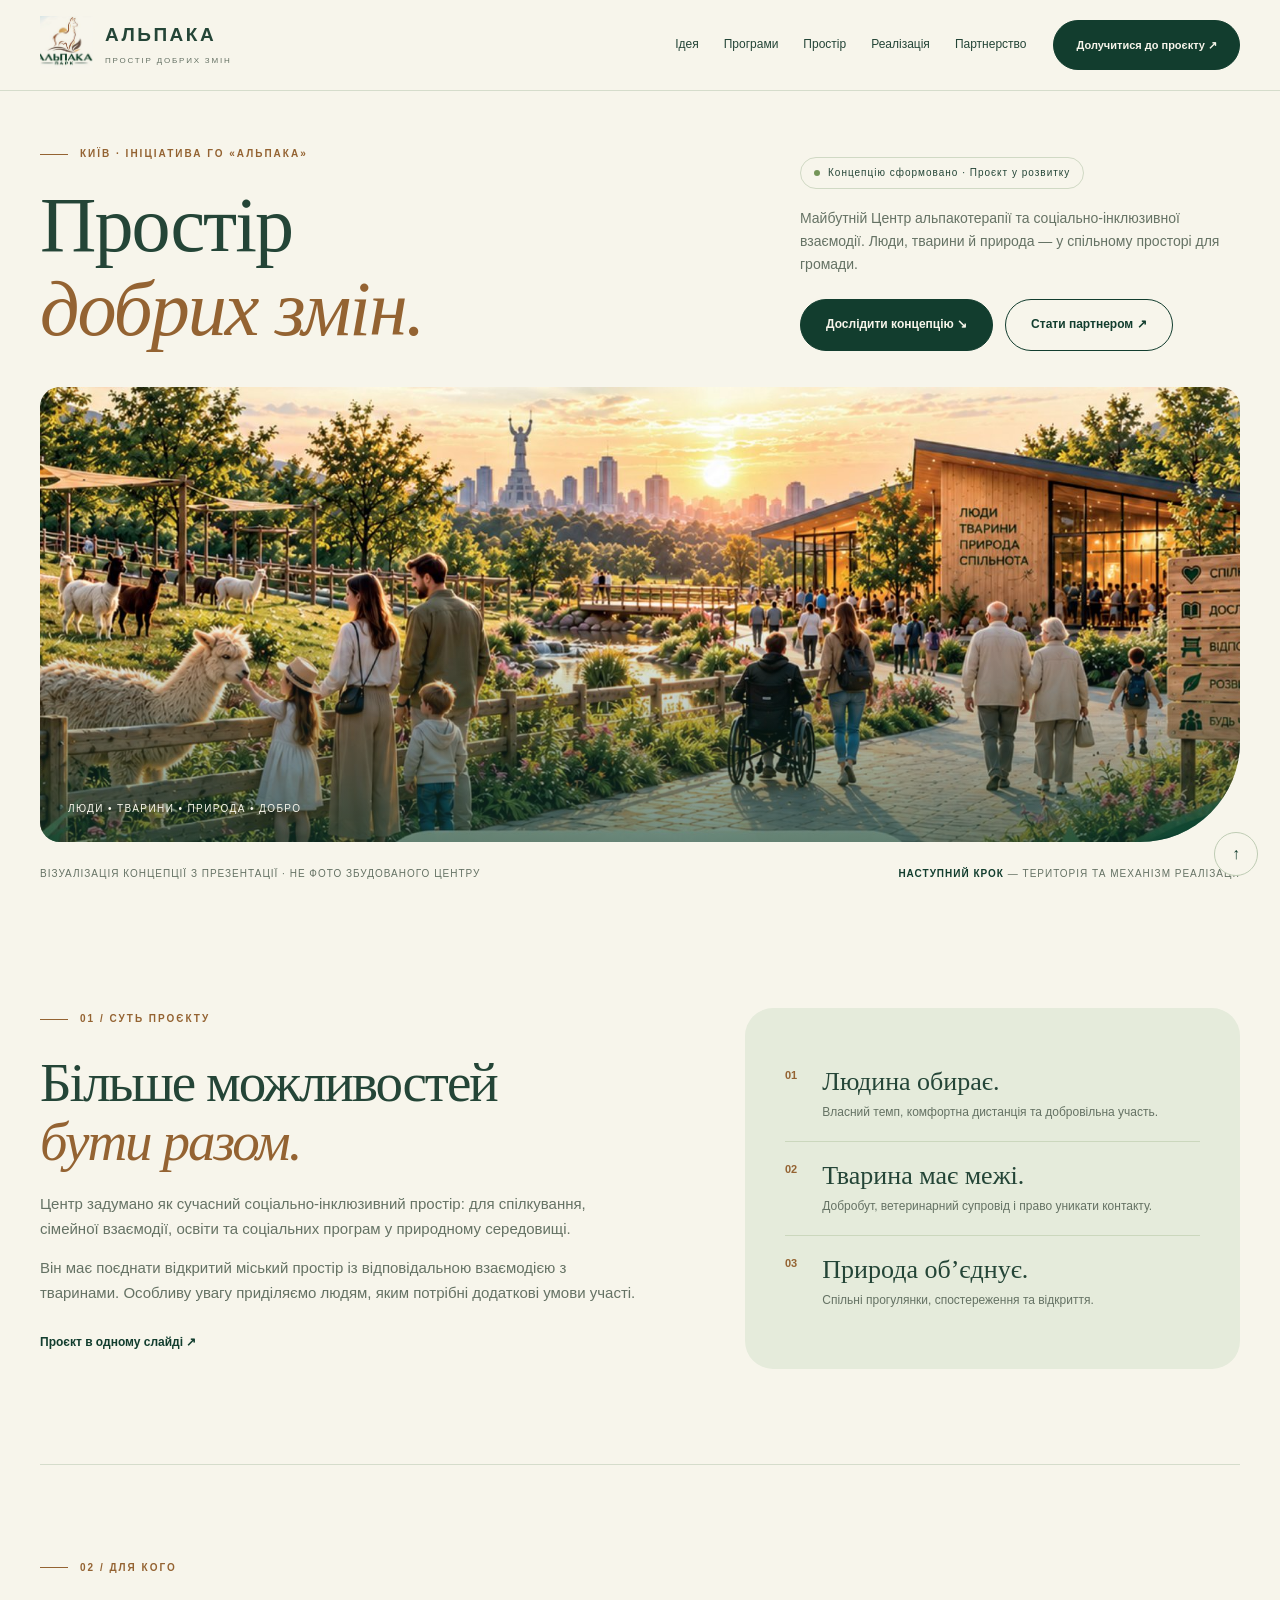
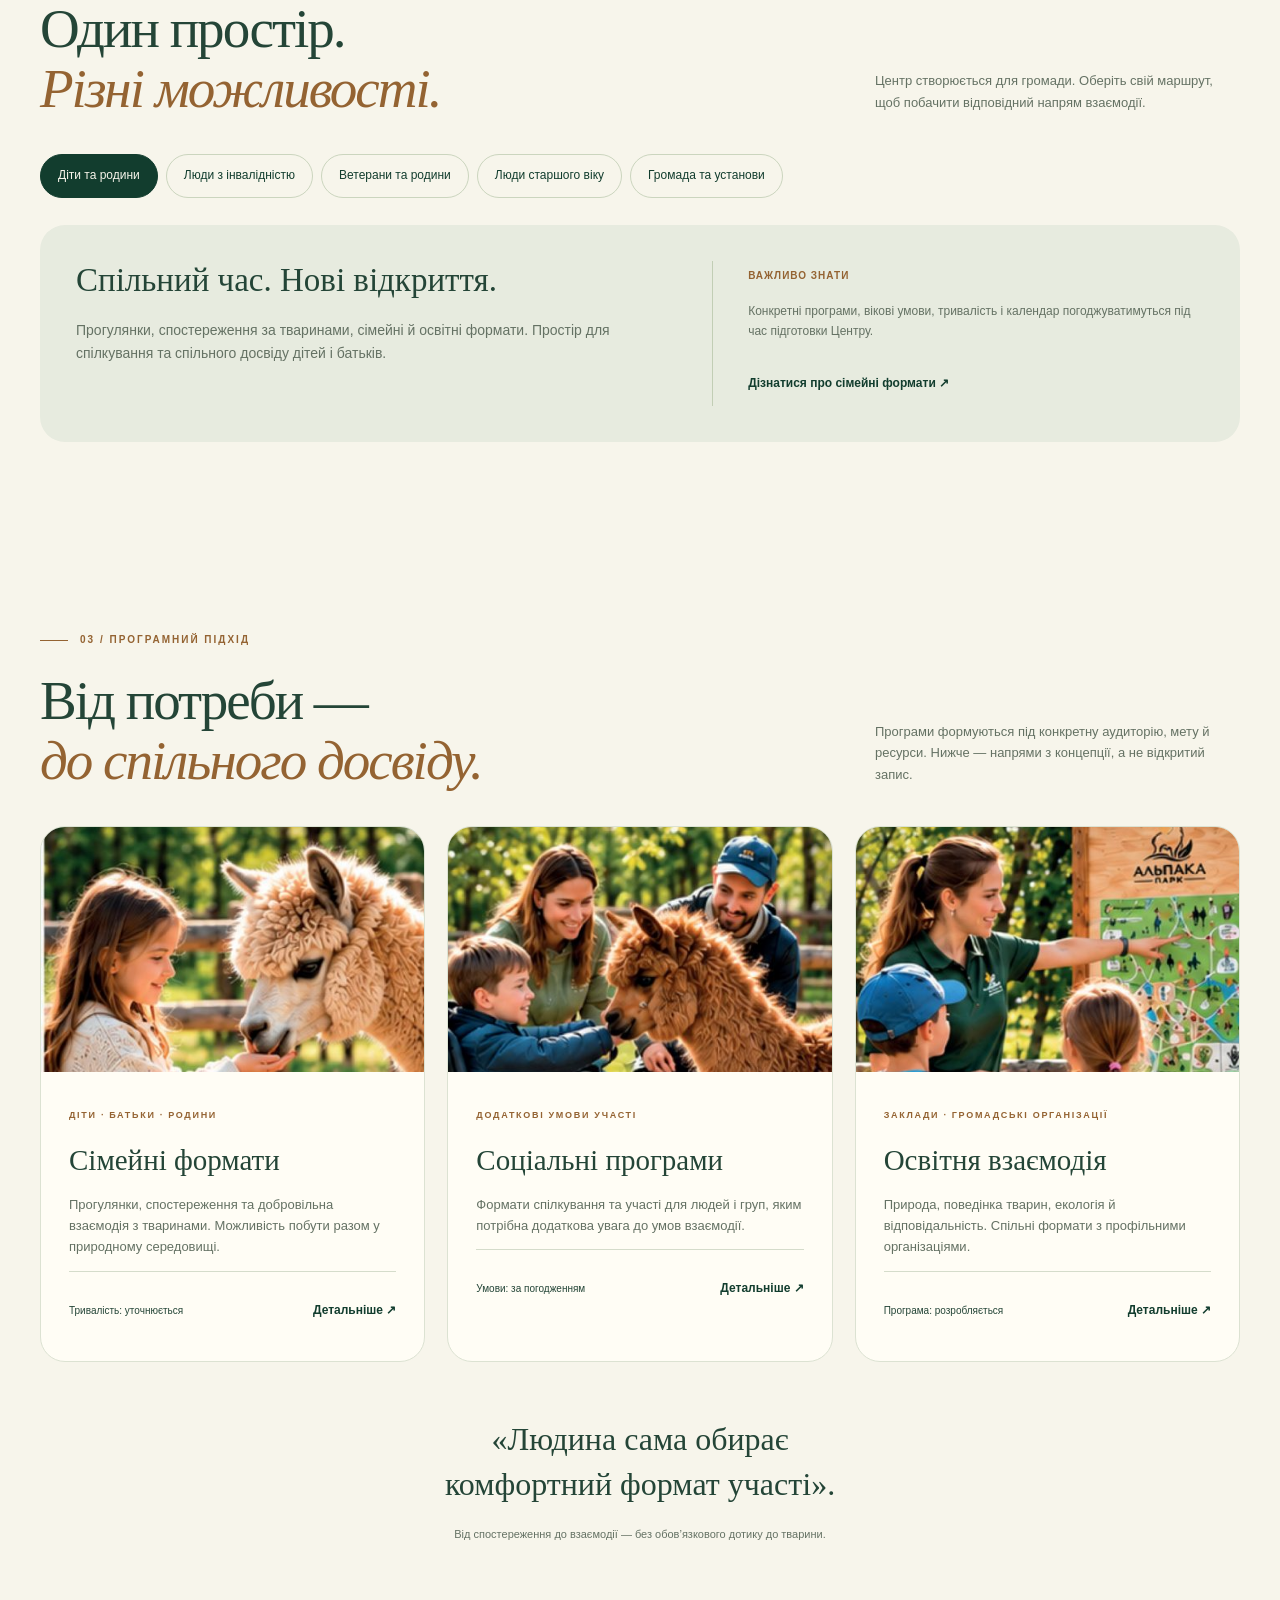
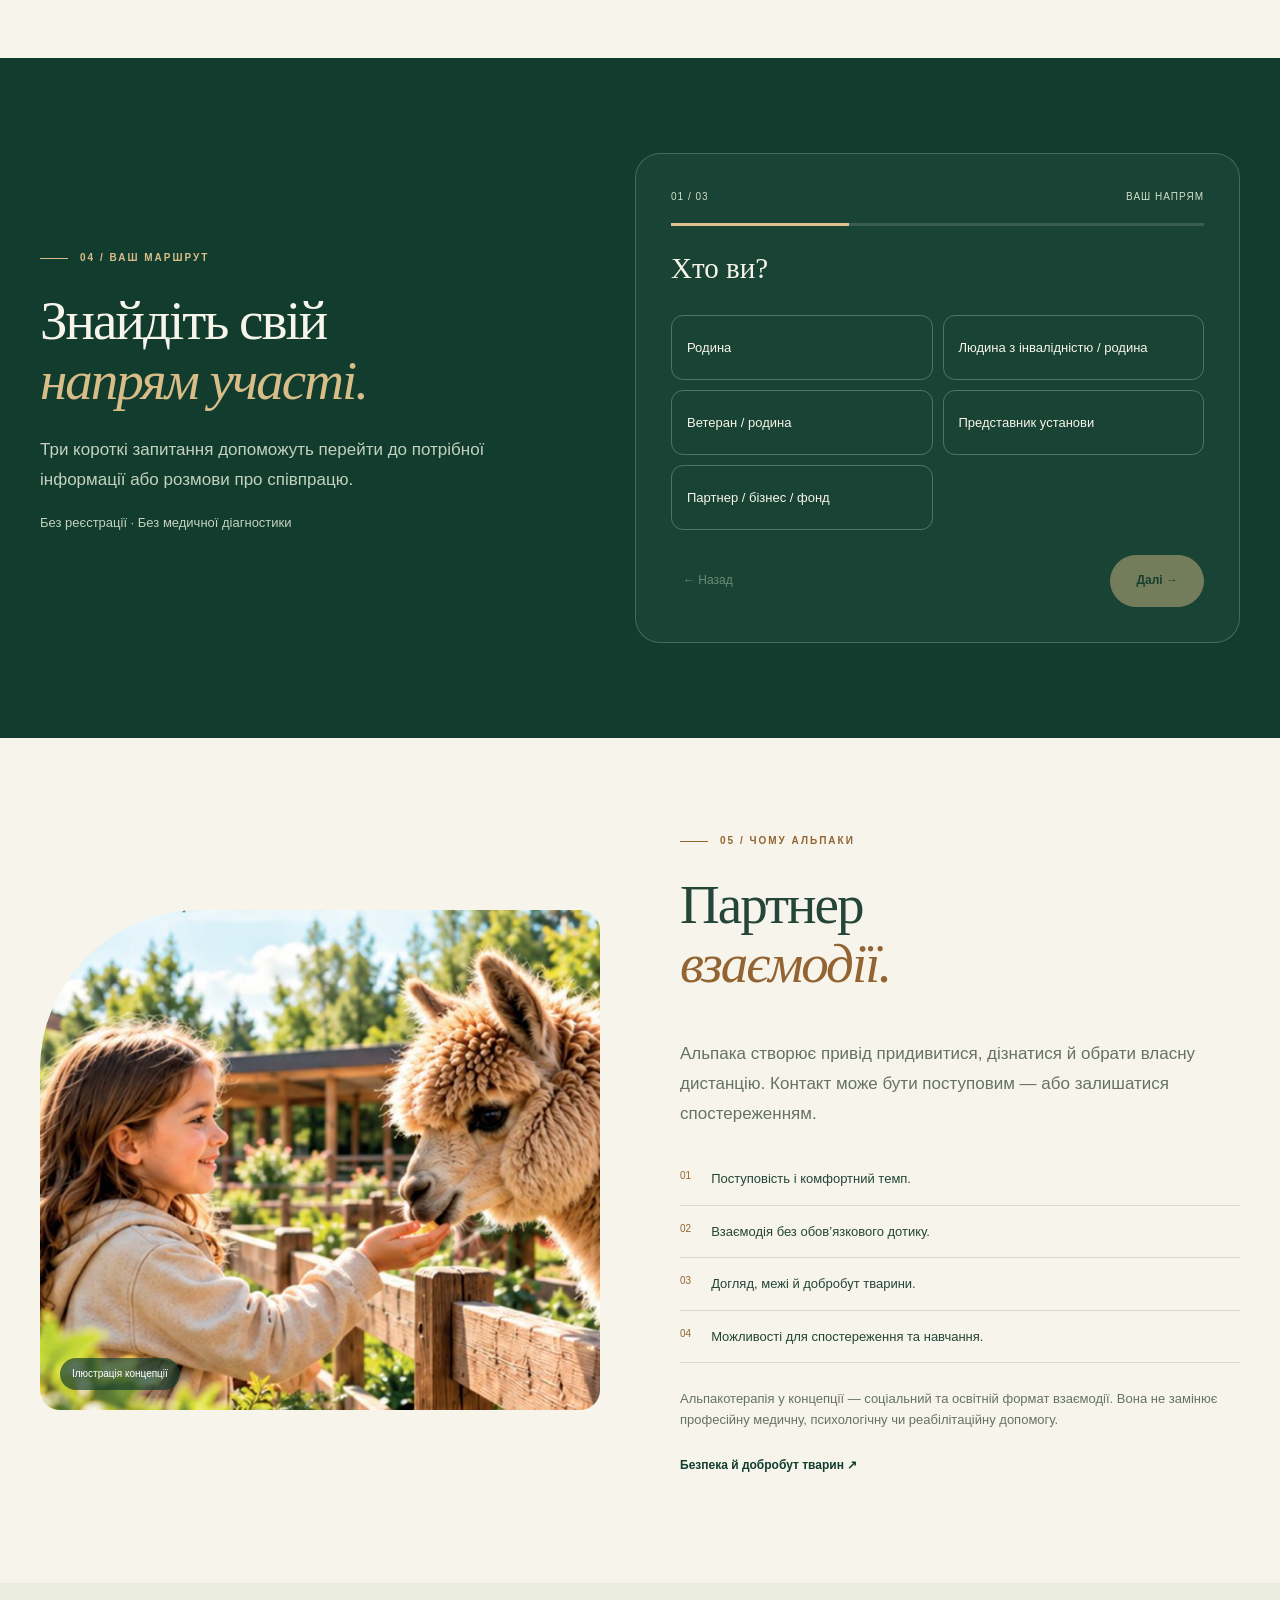
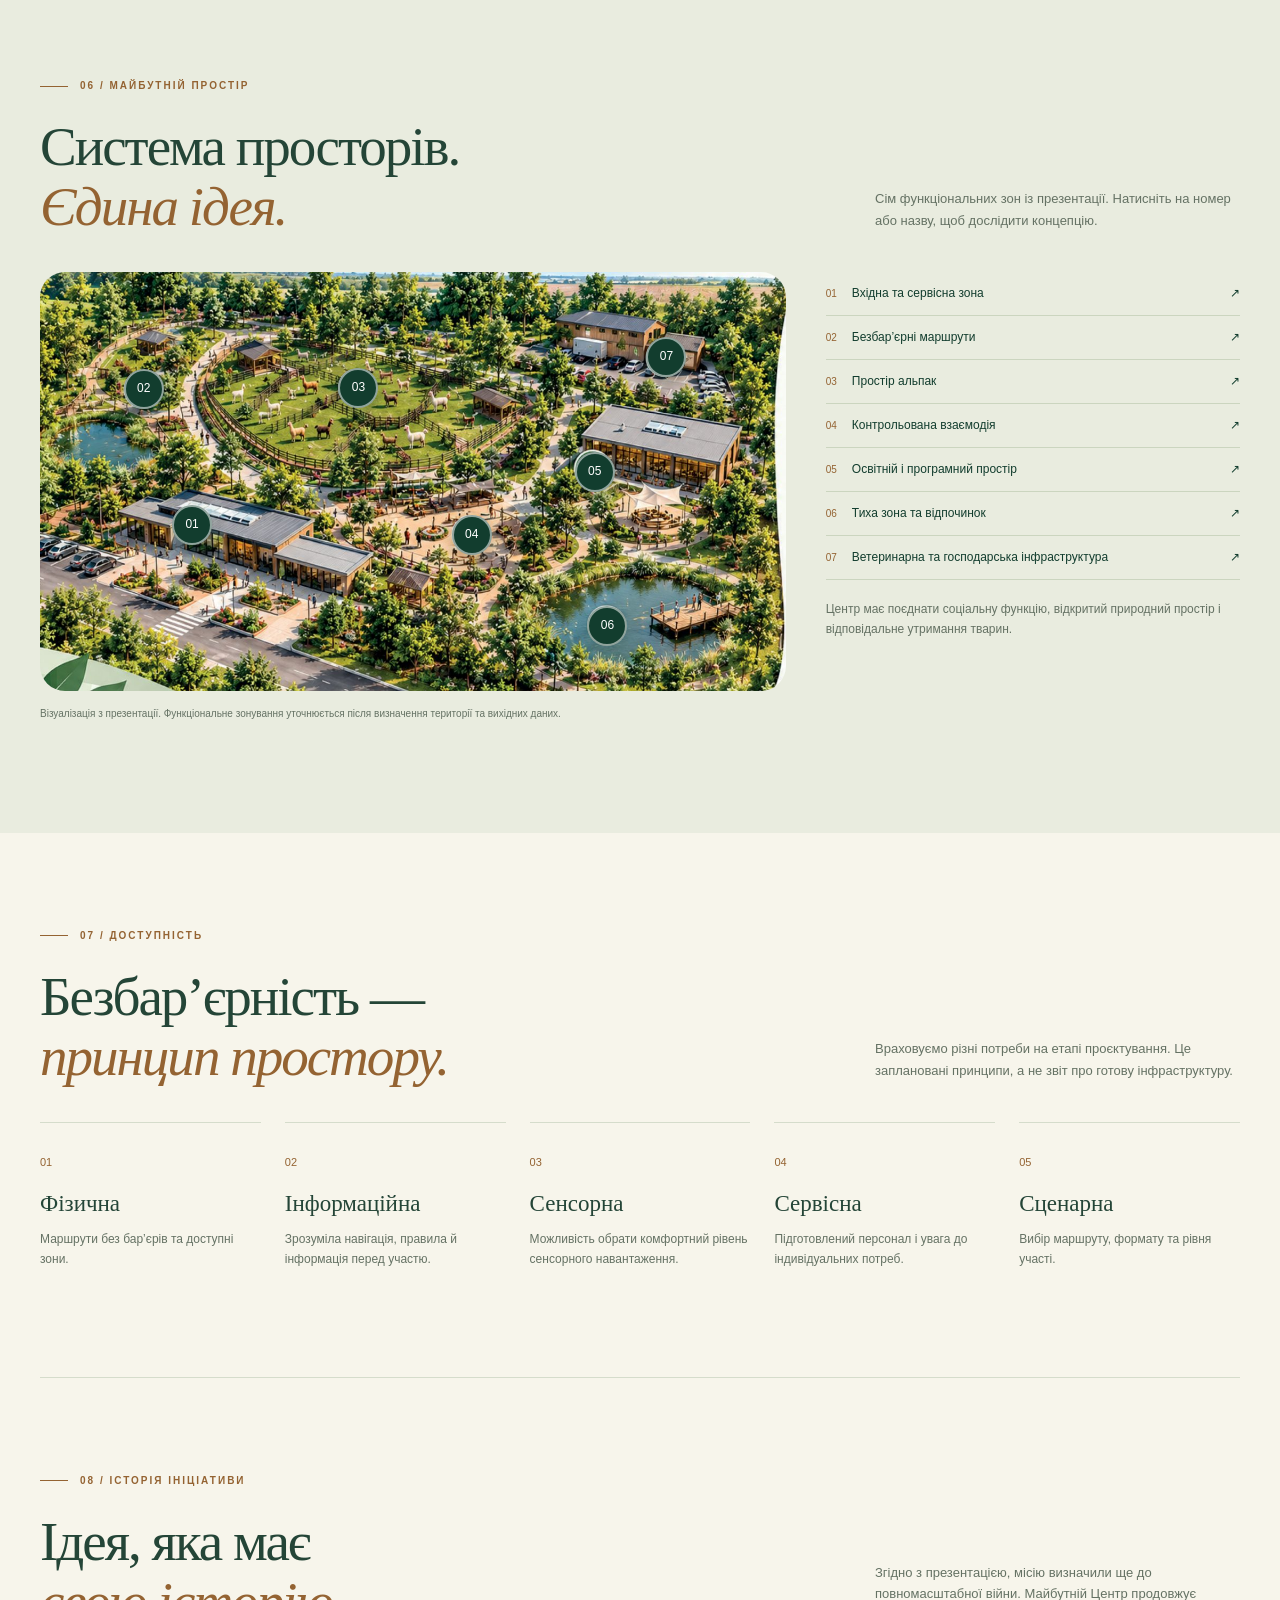
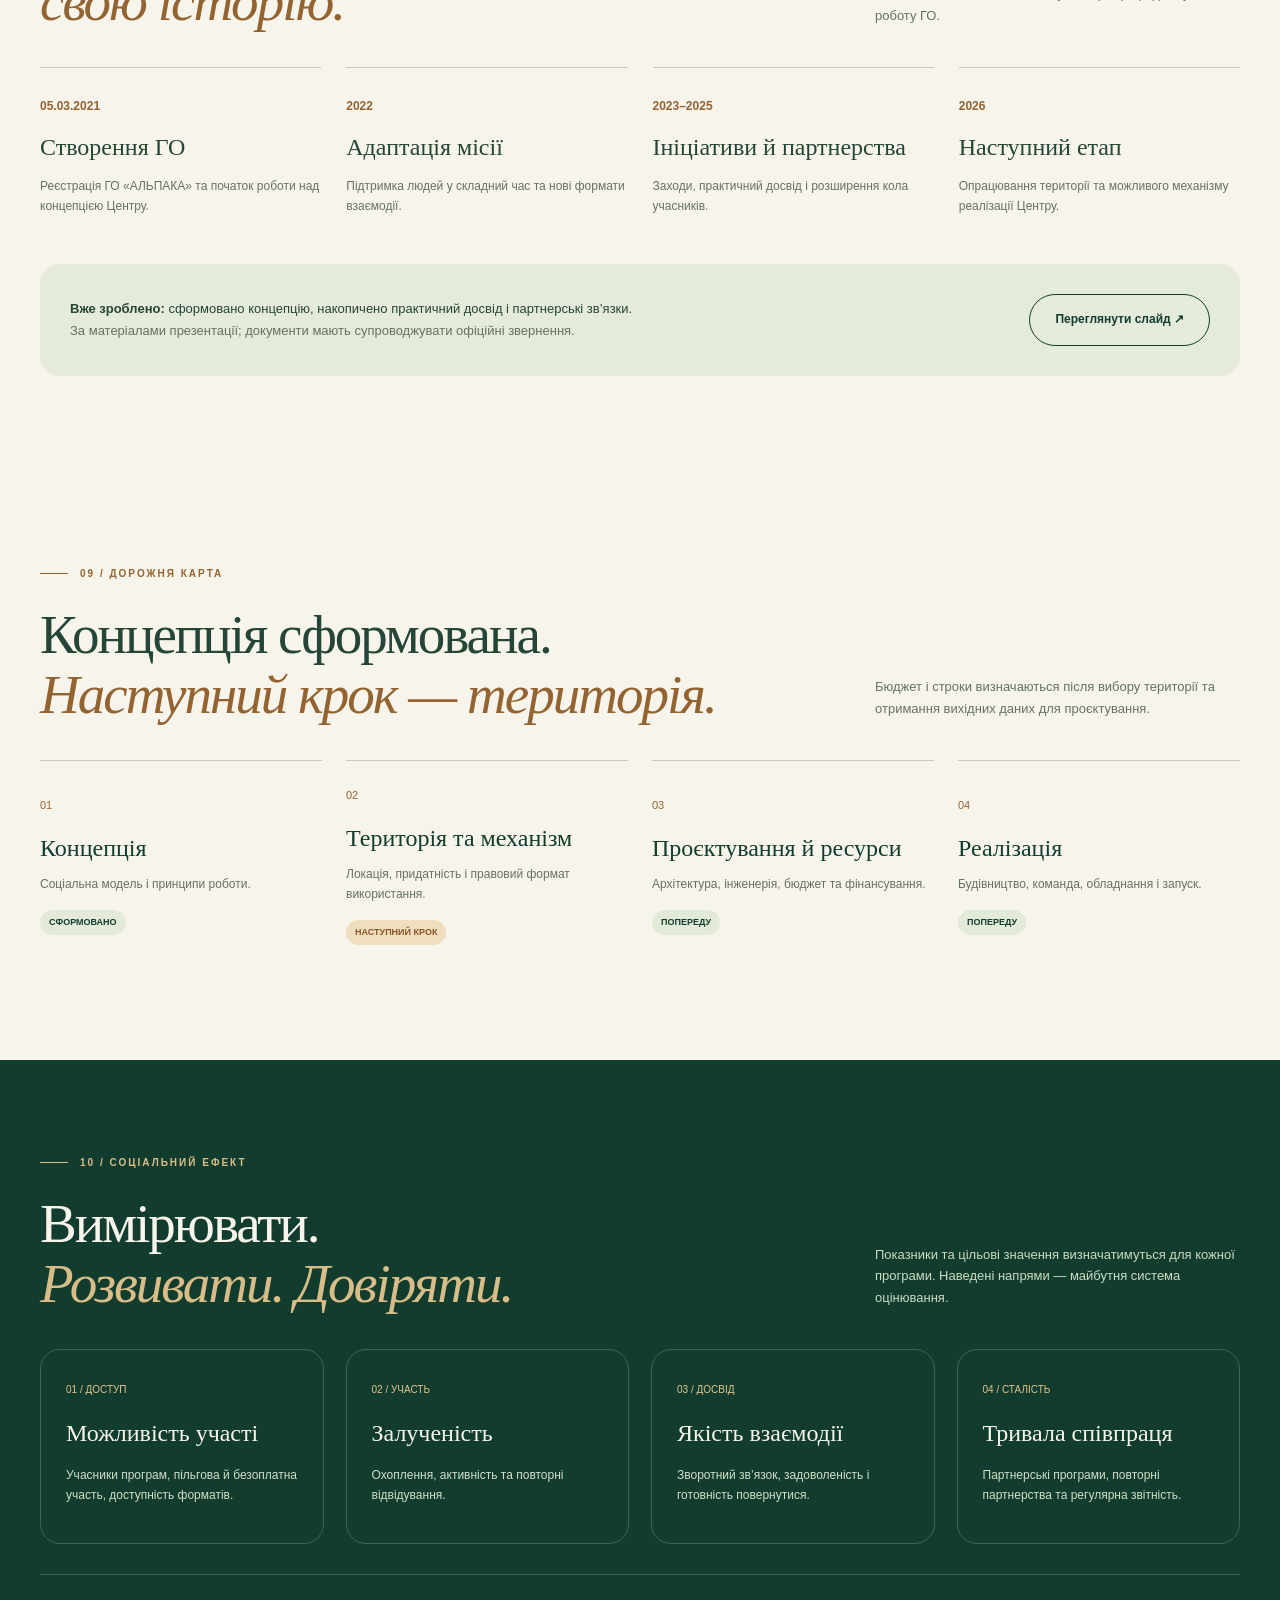
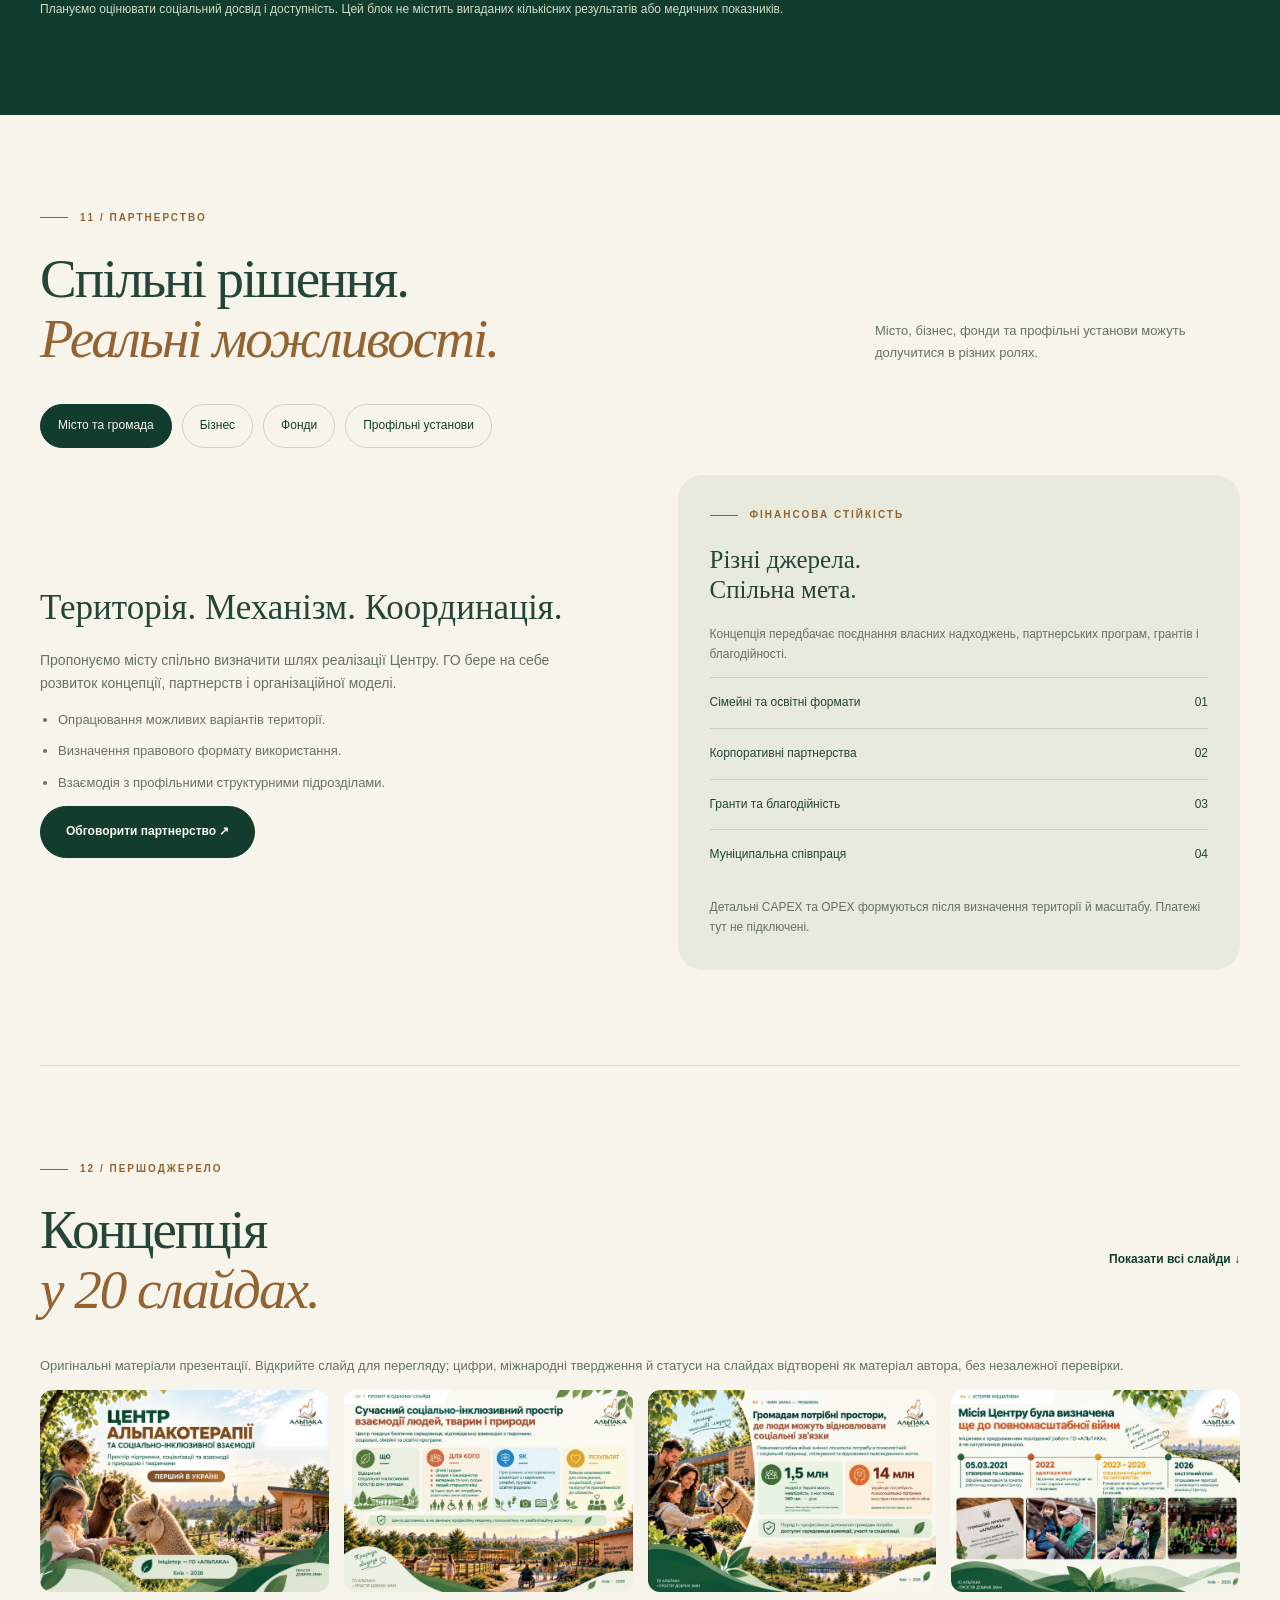
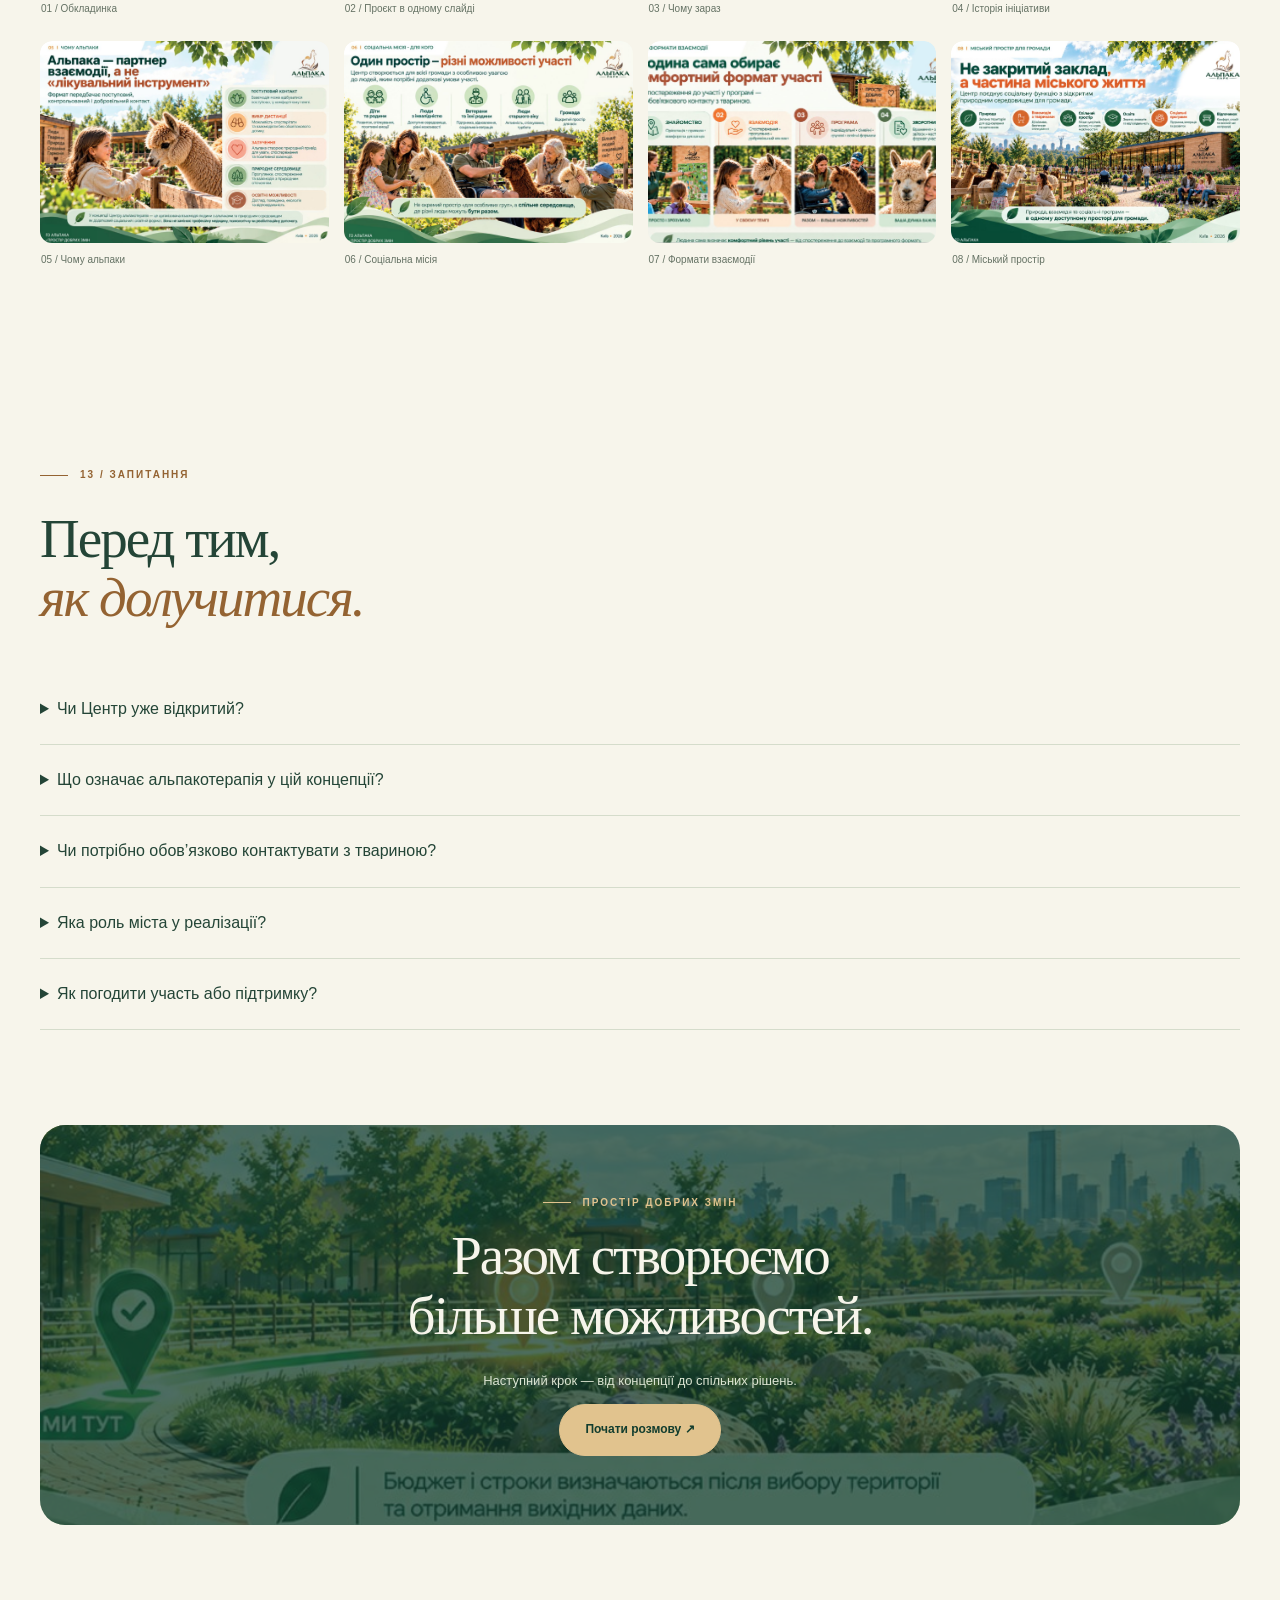
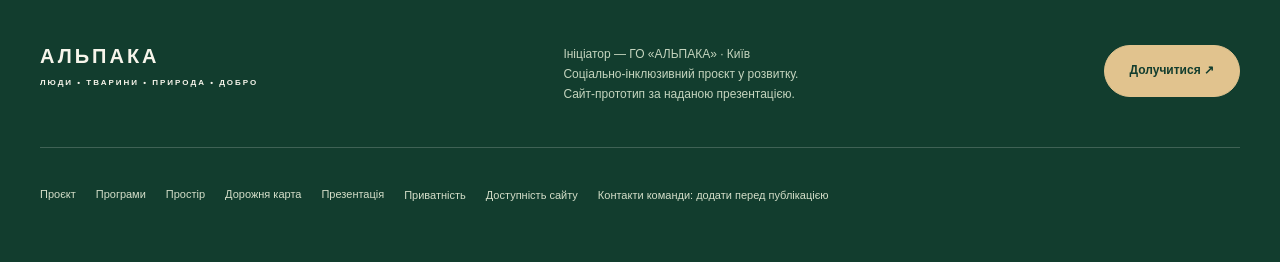
==== example/index.html @ ffc60809 "init repository" ====
<!doctype html>
<html lang="uk">

<head>
    <meta charset="UTF-8">
    <meta name="viewport" content="width=device-width,initial-scale=1">
    <meta name="theme-color" content="#123d2e">
    <meta name="description"
        content="Простір добрих змін — концепція Центру альпакотерапії та соціально-інклюзивної взаємодії ГО «АЛЬПАКА». Люди, тварини, природа і спільнота.">
    <meta property="og:title" content="АЛЬПАКА — Простір добрих змін">
    <meta property="og:description"
        content="Соціально-інклюзивний простір для громади. Концепція, програми, зони й партнерство.">
    <meta property="og:type" content="website">
    <title>АЛЬПАКА — Простір добрих змін</title>
    <style>
        :root {
            --g: #123d2e;
            --cream: #f7f5eb;
            --sage: #e5ebdb;
            --gold: #946332;
            --orange: #b35331;
            --text: #244537;
            --muted: #657264;
            --line: #d5dccb
        }

        * {
            box-sizing: border-box
        }

        html {
            scroll-behavior: smooth;
            scroll-padding-top: 100px
        }

        body {
            margin: 0;
            font-family: Arial, Helvetica, sans-serif;
            background: var(--cream);
            color: var(--text);
            line-height: 1.65
        }

        h1,
        h2,
        h3,
        p {
            margin-top: 0
        }

        h1,
        h2,
        h3 {
            line-height: 1.08;
            font-weight: normal
        }

        h1,
        h2 {
            font-family: Georgia, serif;
            letter-spacing: -2px
        }

        h1 {
            font-size: clamp(50px, 6.1vw, 88px);
            margin: 20px 0
        }

        h2 {
            font-size: clamp(36px, 4.3vw, 60px)
        }

        h3 {
            font: normal 26px/1.2 Georgia, serif
        }

        em {
            color: var(--gold);
            font-weight: normal
        }

        a {
            text-decoration: none;
            color: inherit
        }

        button,
        input,
        textarea,
        select {
            font: inherit
        }

        button {
            cursor: pointer
        }

        button,
        a,
        input,
        select,
        textarea,
        summary {
            touch-action: manipulation
        }

        button:focus-visible,
        a:focus-visible,
        input:focus-visible,
        textarea:focus-visible,
        select:focus-visible,
        summary:focus-visible {
            outline: 3px solid #b98743;
            outline-offset: 4px
        }

        button:disabled {
            opacity: .45;
            cursor: default
        }

        img {
            max-width: 100%;
            display: block
        }

        button {
            color: var(--g)
        }

        [hidden] {
            display: none !important
        }

        .wrap {
            max-width: 1360px;
            width: calc(100% - 80px);
            margin: auto
        }

        .skip {
            position: fixed;
            top: -100px;
            left: 15px;
            background: var(--g);
            color: white;
            padding: 12px;
            z-index: 100
        }

        .skip:focus {
            top: 10px
        }

        .eyebrow {
            font-size: 10px;
            font-weight: bold;
            letter-spacing: 2px;
            text-transform: uppercase;
            color: var(--gold);
            display: flex;
            align-items: center;
            gap: 12px
        }

        .eyebrow:before {
            content: '';
            width: 28px;
            height: 1px;
            background: currentColor
        }

        .lead {
            font-size: 17px;
            line-height: 1.75;
            max-width: 570px;
            color: var(--muted)
        }

        .muted {
            color: var(--muted);
            font-size: 13px
        }

        .btn {
            border: 1px solid var(--g);
            background: var(--g);
            color: var(--cream);
            display: inline-flex;
            align-items: center;
            justify-content: center;
            gap: 20px;
            padding: 15px 25px;
            border-radius: 100px;
            font-size: 12px;
            font-weight: bold;
            min-height: 50px;
            transition: transform .2s, background .2s
        }

        .btn:hover {
            transform: translateY(-3px);
            background: #265d43
        }

        .btn.outline {
            background: transparent;
            color: var(--g)
        }

        .btn.outline:hover {
            background: #e9eddf
        }

        .btn.gold {
            background: #e1c38e;
            color: var(--g);
            border-color: #e1c38e
        }

        .actions {
            display: flex;
            gap: 12px;
            flex-wrap: wrap
        }

        .textbtn {
            background: none;
            border: 0;
            font-size: 12px;
            font-weight: bold;
            padding: 12px 0;
            min-height: 44px;
            text-align: left
        }

        .head {
            display: flex;
            justify-content: space-between;
            gap: 50px;
            align-items: end;
            margin: 23px 0 36px
        }

        .head h2 {
            margin-bottom: 0
        }

        .head p {
            max-width: 365px;
            font-size: 13px;
            color: var(--muted);
            margin-bottom: 5px
        }

        section {
            padding: 95px 0
        }

        .badge {
            font-size: 10px;
            letter-spacing: 1px;
            padding: 7px 13px;
            border-radius: 30px;
            border: 1px solid #d0d9c4;
            display: inline-flex;
            align-items: center;
            gap: 8px
        }

        .badge:before {
            content: '';
            width: 6px;
            height: 6px;
            border-radius: 50%;
            background: #749558
        }

        header {
            position: sticky;
            top: 0;
            z-index: 30;
            background: #f7f5ebed;
            backdrop-filter: blur(18px);
            border-bottom: 1px solid var(--line)
        }

        .nav {
            height: 90px;
            display: flex;
            align-items: center;
            gap: 27px
        }

        .brand {
            display: flex;
            align-items: center;
            gap: 12px;
            margin-right: auto
        }

        .brand img {
            width: 53px;
            height: 58px;
            object-fit: cover;
            mix-blend-mode: multiply
        }

        .brand b {
            font-size: 19px;
            letter-spacing: 2.5px;
            line-height: 1.2
        }

        .brand small {
            display: block;
            font-size: 8px;
            letter-spacing: 1.8px;
            color: var(--muted);
            margin-top: 4px
        }

        .navlinks {
            display: flex;
            gap: 25px;
            font-size: 12px
        }

        .navlinks a {
            padding: 10px 0
        }

        .nav .btn {
            font-size: 11px;
            padding: 12px 22px
        }

        .menu {
            display: none
        }

        .hero-top {
            display: grid;
            grid-template-columns: 1.2fr .8fr;
            align-items: end;
            gap: 100px;
            padding: 55px 0 36px
        }

        .hero-top p {
            font-size: 14px;
            color: var(--muted);
            margin: 18px 0 23px
        }

        .hero-top h1 {
            margin-bottom: 0
        }

        .hero-photo {
            height: 455px;
            position: relative;
            overflow: hidden;
            border-radius: 20px 20px 100px 20px
        }

        .hero-photo img {
            width: 100%;
            height: 100%;
            object-fit: cover;
            object-position: center
        }

        .hero-photo:after {
            content: '';
            position: absolute;
            inset: 0;
            background: linear-gradient(0deg, #123d2e9e, transparent 50%)
        }

        .photo-label {
            position: absolute;
            bottom: 25px;
            left: 28px;
            z-index: 1;
            color: var(--cream);
            font-size: 10px;
            letter-spacing: 1.4px
        }

        .hero-foot {
            display: flex;
            justify-content: space-between;
            gap: 20px;
            padding: 24px 0 30px;
            font-size: 10px;
            color: var(--muted);
            letter-spacing: 1px
        }

        .hero-foot b {
            color: var(--g)
        }

        .intro {
            display: grid;
            grid-template-columns: 1.1fr .9fr;
            gap: 100px;
            align-items: center
        }

        .intro h2 {
            margin: 25px 0 20px
        }

        .intro p {
            font-size: 15px;
            color: var(--muted)
        }

        .manifest {
            background: var(--sage);
            border-radius: 28px;
            padding: 40px
        }

        .manifest div {
            display: flex;
            gap: 25px;
            padding: 18px 0;
            border-bottom: 1px solid #cbd7bd
        }

        .manifest div:last-child {
            border: 0
        }

        .manifest b {
            font-size: 11px;
            color: var(--gold)
        }

        .manifest h3 {
            margin: 0 0 6px
        }

        .manifest p {
            font-size: 12px;
            margin: 0
        }

        .section-rule {
            border-top: 1px solid var(--line)
        }

        .audiences {
            display: flex;
            gap: 8px;
            flex-wrap: wrap;
            margin-bottom: 27px
        }

        .chip {
            border: 1px solid #cbd5be;
            background: transparent;
            border-radius: 30px;
            padding: 11px 17px;
            font-size: 12px;
            min-height: 44px
        }

        .chip[aria-selected=true] {
            background: var(--g);
            color: var(--cream);
            border-color: var(--g)
        }

        .audience-panel {
            display: grid;
            grid-template-columns: 1.1fr .9fr;
            gap: 35px;
            background: #e7ebdf;
            padding: 36px;
            border-radius: 25px
        }

        .audience-panel h3 {
            font-size: 33px;
            margin-bottom: 18px
        }

        .audience-panel p {
            font-size: 14px;
            color: var(--muted);
            max-width: 590px
        }

        .audience-panel aside {
            border-left: 1px solid #c2ceb5;
            padding-left: 35px
        }

        .audience-panel aside b {
            font-size: 10px;
            color: var(--gold);
            letter-spacing: 1px
        }

        .audience-panel aside p {
            font-size: 12px;
            margin: 15px 0 20px
        }

        .formats {
            display: grid;
            grid-template-columns: repeat(3, 1fr);
            gap: 22px
        }

        .card {
            border-radius: 25px;
            background: #fffdf5;
            overflow: hidden;
            border: 1px solid #dce2d2;
            transition: transform .25s
        }

        .card:hover {
            transform: translateY(-4px)
        }

        .card img {
            width: 100%;
            height: 245px;
            object-fit: cover;
            transition: transform .4s
        }

        .card:hover img {
            transform: scale(1.03)
        }

        .card>div {
            padding: 28px
        }

        .card h3 {
            margin: 16px 0;
            font-size: 29px
        }

        .card p {
            font-size: 13px;
            color: var(--muted)
        }

        .micro {
            font-size: 9px;
            letter-spacing: 1.7px;
            color: var(--gold);
            font-weight: bold
        }

        .card .meta {
            border-top: 1px solid var(--line);
            font-size: 10px;
            padding-top: 17px;
            display: flex;
            justify-content: space-between;
            align-items: center;
            gap: 10px
        }

        .quote-band {
            padding: 55px 0 20px;
            text-align: center;
            font: normal 32px/1.4 Georgia, serif;
            max-width: 890px;
            margin: auto
        }

        .quote-band small {
            display: block;
            font: 11px/1.5 Arial, sans-serif;
            color: var(--muted);
            margin-top: 20px
        }

        .dark {
            background: var(--g);
            color: var(--cream)
        }

        .dark .eyebrow {
            color: #d9bd89
        }

        .dark h2 em {
            color: #d9bd89
        }

        .dark .lead,
        .dark .muted {
            color: #c4d1c0
        }

        .quiz {
            display: grid;
            grid-template-columns: .9fr 1.1fr;
            gap: 100px;
            align-items: center
        }

        .quiz h2 {
            margin: 25px 0
        }

        .quiz-box {
            border: 1px solid #ffffff35;
            background: #ffffff08;
            border-radius: 25px;
            padding: 35px
        }

        .quiz-line {
            display: flex;
            justify-content: space-between;
            font-size: 10px;
            letter-spacing: 1px;
            color: #d1dfca
        }

        .progress {
            height: 3px;
            background: #ffffff25;
            margin: 18px 0 25px
        }

        .progress div {
            height: 100%;
            background: #dfc18c;
            transition: width .3s
        }

        .quiz-box h3 {
            font-size: 29px
        }

        .choices {
            display: grid;
            grid-template-columns: 1fr 1fr;
            gap: 10px
        }

        .choice {
            background: transparent;
            border: 1px solid #ffffff40;
            border-radius: 12px;
            color: var(--cream);
            min-height: 65px;
            text-align: left;
            padding: 15px;
            font-size: 13px
        }

        .choice:hover,
        .choice[aria-pressed=true] {
            border-color: #e1c38e;
            background: #e1c38e1a
        }

        .quiz-controls {
            display: flex;
            justify-content: space-between;
            align-items: center;
            margin-top: 25px;
            gap: 15px
        }

        .back {
            border: 0;
            background: none;
            color: #d0ddc9;
            min-height: 44px;
            font-size: 12px;
            padding: 12px
        }

        .quiz-result p {
            color: #d1dfca;
            font-size: 14px
        }

        .split {
            display: grid;
            grid-template-columns: 1fr 1fr;
            gap: 80px;
            align-items: center
        }

        .alpaca-image {
            position: relative
        }

        .alpaca-image img {
            height: 500px;
            width: 100%;
            object-fit: cover;
            border-radius: 160px 20px 20px 20px
        }

        .alpaca-image .mini-label {
            position: absolute;
            bottom: 20px;
            left: 20px;
            color: white;
            background: #123d2eae;
            padding: 8px 12px;
            border-radius: 25px;
            font-size: 10px
        }

        .principles {
            margin-top: 25px
        }

        .principle {
            padding: 15px 0;
            border-bottom: 1px solid var(--line);
            font-size: 13px;
            display: flex;
            gap: 20px
        }

        .principle span {
            color: var(--gold);
            font-size: 10px
        }

        .principle b {
            font-weight: normal
        }

        .map-bg {
            background: #e9ecdf
        }

        .map-layout {
            display: grid;
            grid-template-columns: 1.8fr 1fr;
            gap: 40px;
            align-items: start
        }

        .map-image {
            position: relative;
            border-radius: 25px;
            overflow: hidden;
            aspect-ratio: 1.78
        }

        .map-image img {
            width: 100%;
            height: 100%;
            object-fit: fill
        }

        .point {
            position: absolute;
            transform: translate(-50%, -50%);
            padding: 0;
            width: 40px;
            height: 40px;
            border: 2px solid #fff8;
            border-radius: 50%;
            background: var(--g);
            color: white;
            font-size: 12px;
            box-shadow: 0 5px 15px #123d2e44
        }

        .point:hover,
        .point.active {
            background: #b65c33;
            transform: translate(-50%, -50%) scale(1.15)
        }

        .zones {
            display: grid;
            grid-template-columns: 1fr;
            gap: 0
        }

        .zone {
            border: 0;
            border-bottom: 1px solid #cbd5bf;
            background: transparent;
            display: flex;
            align-items: center;
            gap: 15px;
            text-align: left;
            padding: 11px 0;
            font-size: 12px;
            min-height: 44px
        }

        .zone span {
            font-size: 10px;
            color: var(--gold)
        }

        .zone b {
            font-weight: normal;
            flex: 1
        }

        .zone.active {
            font-weight: bold;
            color: #9b4d2d
        }

        .map-info {
            margin-top: 20px;
            font-size: 12px;
            color: var(--muted)
        }

        .map-note {
            font-size: 10px;
            color: var(--muted);
            margin: 15px 0
        }

        .access-grid {
            display: grid;
            grid-template-columns: repeat(5, 1fr);
            gap: 24px;
            margin-top: 35px
        }

        .access-grid>div {
            padding-top: 25px;
            border-top: 1px solid var(--line)
        }

        .access-grid span {
            color: var(--gold);
            font-size: 11px
        }

        .access-grid h3 {
            font-size: 23px;
            margin: 16px 0 12px
        }

        .access-grid p {
            color: var(--muted);
            font-size: 12px
        }

        .journey {
            display: grid;
            grid-template-columns: repeat(4, 1fr);
            gap: 24px
        }

        .journey button {
            background: transparent;
            border: 0;
            border-top: 1px solid #c3ccb9;
            text-align: left;
            padding: 20px 0;
            color: var(--g);
            transition: background .2s
        }

        .journey button>span {
            font-size: 11px;
            color: var(--gold)
        }

        .journey h3 {
            font-size: 24px;
            margin: 17px 0 12px
        }

        .journey p {
            font-size: 12px;
            color: var(--muted)
        }

        .journey button:hover {
            background: #e9eddf
        }

        .step-tag {
            font-size: 9px;
            padding: 5px 9px;
            background: #e4ead8;
            border-radius: 20px;
            display: inline-block
        }

        .journey button:nth-child(2) .step-tag {
            background: #f0dfbf;
            color: #895428
        }

        .timeline {
            display: grid;
            grid-template-columns: repeat(4, 1fr);
            gap: 25px
        }

        .timeline>div {
            border-top: 1px solid #c5cfba;
            padding-top: 24px
        }

        .timeline b {
            color: var(--gold);
            font-size: 12px
        }

        .timeline h3 {
            font-size: 24px;
            margin: 15px 0
        }

        .timeline p {
            font-size: 12px;
            color: var(--muted)
        }

        .status-strip {
            display: flex;
            align-items: center;
            justify-content: space-between;
            gap: 30px;
            padding: 30px;
            border-radius: 20px;
            background: var(--sage);
            margin-top: 35px
        }

        .status-strip p {
            font-size: 13px;
            margin: 0
        }

        .impact-grid {
            display: grid;
            grid-template-columns: repeat(4, 1fr);
            gap: 22px
        }

        .impact-grid article {
            padding: 25px;
            border: 1px solid #ffffff30;
            border-radius: 20px
        }

        .impact-grid span {
            font-size: 10px;
            color: #e1c38e
        }

        .impact-grid h3 {
            font-size: 24px;
            margin: 18px 0
        }

        .impact-grid p {
            font-size: 12px;
            color: #d0dec8
        }

        .impact-note {
            margin-top: 30px;
            padding-top: 25px;
            border-top: 1px solid #ffffff30;
            font-size: 12px;
            color: #d0dec8
        }

        .partner-tabs {
            display: flex;
            gap: 10px;
            flex-wrap: wrap;
            margin-bottom: 27px
        }

        .partner-layout {
            display: grid;
            grid-template-columns: 1fr 1fr;
            gap: 75px;
            align-items: center
        }

        .partner-layout h3 {
            font-size: 35px;
            margin-bottom: 20px
        }

        .partner-layout p {
            font-size: 14px;
            color: var(--muted)
        }

        .partner-list {
            padding-left: 18px;
            font-size: 13px;
            color: var(--muted)
        }

        .partner-list li {
            margin: 10px 0
        }

        .funding {
            background: #e7eadc;
            padding: 32px;
            border-radius: 25px
        }

        .funding h3 {
            font-size: 25px
        }

        .funding p {
            font-size: 12px
        }

        .funding-line {
            padding: 15px 0;
            border-top: 1px solid #cbd4c0;
            display: flex;
            justify-content: space-between;
            font-size: 12px
        }

        .gallery-head {
            display: flex;
            justify-content: space-between;
            align-items: center;
            gap: 30px
        }

        .slides-grid {
            display: grid;
            grid-template-columns: repeat(4, 1fr);
            gap: 15px
        }

        .slide-btn {
            padding: 0;
            background: transparent;
            border: 0;
            text-align: left;
            border-radius: 12px;
            overflow: hidden
        }

        .slide-btn img {
            aspect-ratio: 1.43;
            object-fit: cover;
            border-radius: 12px
        }

        .slide-btn span {
            display: block;
            padding: 9px 1px;
            font-size: 10px;
            color: var(--muted)
        }

        details {
            border-bottom: 1px solid var(--line);
            padding: 22px 0
        }

        summary {
            cursor: pointer;
            font-size: 16px
        }

        details p {
            font-size: 13px;
            color: var(--muted);
            max-width: 900px;
            margin-top: 18px
        }

        .cta {
            position: relative;
            min-height: 400px;
            border-radius: 25px;
            overflow: hidden;
            text-align: center;
            display: grid;
            place-items: center;
            margin-bottom: 75px
        }

        .cta img {
            position: absolute;
            width: 100%;
            height: 100%;
            object-fit: cover
        }

        .cta:after {
            content: '';
            position: absolute;
            inset: 0;
            background: #123d2ebf
        }

        .cta>div {
            position: relative;
            z-index: 1;
            color: var(--cream);
            padding: 50px
        }

        .cta h2 {
            margin: 15px 0 25px;
            max-width: 720px
        }

        .cta p {
            font-size: 13px;
            color: #dce5d3
        }

        .cta .eyebrow {
            color: #e1c38e;
            justify-content: center
        }

        footer {
            background: var(--g);
            color: var(--cream);
            padding: 45px 0
        }

        .footer-top {
            display: flex;
            justify-content: space-between;
            align-items: start;
            gap: 40px
        }

        .footer-top p {
            font-size: 12px;
            color: #c4d4be;
            max-width: 390px
        }

        .footer-brand {
            font: bold 20px Arial, sans-serif;
            letter-spacing: 3px
        }

        .footer-brand small {
            display: block;
            font-size: 8px;
            letter-spacing: 2px;
            margin-top: 10px
        }

        .footer-links {
            display: flex;
            gap: 20px;
            flex-wrap: wrap;
            border-top: 1px solid #ffffff30;
            padding-top: 25px;
            margin-top: 30px;
            font-size: 11px;
            color: #d4dec9
        }

        .footer-links button {
            background: none;
            border: 0;
            color: inherit;
            font-size: 11px;
            min-height: 44px;
            padding: 0
        }

        .footer-links a {
            padding: 12px 0
        }

        .mobile-cta {
            display: none
        }

        .top {
            position: fixed;
            right: 22px;
            bottom: 24px;
            width: 44px;
            height: 44px;
            background: var(--cream);
            color: var(--g);
            border: 1px solid #becbb3;
            border-radius: 50%;
            z-index: 15
        }

        dialog {
            border: 0;
            background: var(--cream);
            color: var(--g);
            padding: 38px;
            border-radius: 25px;
            width: min(610px, calc(100% - 28px));
            max-height: 90dvh;
            overflow: auto
        }

        dialog::backdrop {
            background: #102c23cc;
            backdrop-filter: blur(7px)
        }

        .close {
            position: absolute;
            right: 14px;
            top: 10px;
            width: 44px;
            height: 44px;
            border: 0;
            background: none;
            font-size: 28px;
            color: var(--g)
        }

        dialog h2 {
            font-size: 38px;
            margin: 25px 0 20px;
            letter-spacing: -1px
        }

        dialog p {
            font-size: 13px;
            color: var(--muted)
        }

        dialog ul {
            font-size: 13px;
            padding-left: 20px
        }

        dialog li {
            margin: 10px 0
        }

        .form label {
            display: block;
            font-size: 12px;
            margin: 15px 0 6px
        }

        .form input,
        .form textarea,
        .form select {
            width: 100%;
            padding: 13px;
            border: 1px solid #b8c6ab;
            border-radius: 9px;
            background: #fffdf6;
            color: var(--g);
            font-size: 16px
        }

        .form textarea {
            min-height: 85px;
            resize: vertical
        }

        .form .consent {
            display: flex;
            gap: 10px;
            align-items: start;
            font-size: 11px
        }

        .form .consent input {
            width: 18px;
            height: 18px;
            flex: none;
            margin-top: 2px
        }

        .form .btn {
            width: 100%;
            margin-top: 15px
        }

        .error {
            color: #963e30 !important;
            padding: 12px;
            background: #f6e3d8;
            border-radius: 9px
        }

        input[aria-invalid=true] {
            border-color: #a33e30
        }

        .success {
            text-align: center;
            padding: 25px 0
        }

        .success b {
            font-size: 42px;
            color: var(--gold)
        }

        #lightbox {
            width: min(1280px, calc(100% - 28px));
            padding: 50px 20px 20px
        }

        #lightbox img {
            max-height: 72dvh;
            width: 100%;
            object-fit: contain
        }

        .light-controls {
            display: flex;
            justify-content: space-between;
            align-items: center;
            gap: 10px;
            padding-top: 15px
        }

        .light-controls button {
            border: 1px solid var(--line);
            border-radius: 30px;
            min-height: 44px;
            padding: 9px 16px;
            background: transparent;
            font-size: 12px
        }

        .light-controls span {
            font-size: 12px
        }

        #detail img {
            width: 100%;
            border-radius: 16px;
            margin: 22px 0
        }

        .reveal {
            opacity: 0;
            transform: translateY(18px);
            transition: opacity .6s, transform .6s
        }

        .reveal.seen {
            opacity: 1;
            transform: none
        }

        @media(max-width:1100px) {
            .wrap {
                width: calc(100% - 48px)
            }

            .navlinks {
                gap: 16px
            }

            .nav {
                gap: 20px
            }

            .hero-top {
                gap: 45px
            }

            .hero-photo {
                height: 390px
            }

            .quiz {
                gap: 45px
            }

            .split {
                gap: 45px
            }

            .access-grid {
                grid-template-columns: repeat(3, 1fr)
            }

            .partner-layout {
                gap: 40px
            }

            .map-layout {
                grid-template-columns: 1.6fr 1fr
            }

            .card img {
                height: 220px
            }
        }

        @media(max-width:900px) {
            .nav>.btn {
                display: none
            }

            .intro {
                gap: 40px
            }

            .hero-top {
                grid-template-columns: 1fr .8fr;
                gap: 30px
            }

            .hero-top h1 {
                font-size: 60px
            }

            .formats {
                gap: 16px
            }

            .card>div {
                padding: 22px
            }

            .card h3 {
                font-size: 25px
            }

            .map-layout {
                grid-template-columns: 1fr
            }

            .zones {
                grid-template-columns: 1fr 1fr;
                gap: 0 25px
            }

            .journey,
            .timeline,
            .impact-grid {
                grid-template-columns: 1fr 1fr
            }

            .slides-grid {
                grid-template-columns: repeat(3, 1fr)
            }

            .split .alpaca-image img {
                height: 450px
            }
        }

        @media(max-width:700px) {
            .wrap {
                width: calc(100% - 36px)
            }

            section {
                padding: 62px 0
            }

            .nav {
                height: 74px
            }

            .navlinks {
                display: none;
                position: absolute;
                left: 0;
                right: 0;
                top: 74px;
                background: var(--cream);
                padding: 20px;
                flex-direction: column;
                gap: 0;
                max-height: calc(100dvh - 74px);
                overflow: auto
            }

            .navlinks.open {
                display: flex
            }

            .navlinks a {
                padding: 13px 5px;
                font-size: 14px
            }

            .menu {
                display: block;
                width: 44px;
                height: 44px;
                border: 1px solid var(--line);
                border-radius: 50%;
                background: transparent;
                font-size: 20px
            }

            .brand b {
                font-size: 17px
            }

            .brand img {
                width: 43px;
                height: 47px
            }

            .brand small {
                font-size: 7px
            }

            .hero-top {
                grid-template-columns: 1fr;
                gap: 22px;
                padding: 35px 0 28px
            }

            .hero-top h1 {
                font-size: clamp(45px, 10vw, 65px)
            }

            .hero-top p {
                margin-top: 0
            }

            .hero-photo {
                height: 360px;
                border-radius: 16px 16px 60px 16px
            }

            .hero-photo img {
                object-position: 10% center
            }

            .photo-label {
                left: 18px;
                bottom: 18px;
                font-size: 8px
            }

            .hero-foot {
                flex-direction: column;
                gap: 8px;
                font-size: 9px
            }

            .intro,
            .quiz,
            .split,
            .partner-layout,
            .audience-panel {
                grid-template-columns: 1fr;
                gap: 28px
            }

            .manifest {
                padding: 25px
            }

            .head {
                display: block;
                margin-bottom: 27px
            }

            .head p {
                max-width: none;
                margin: 20px 0 0
            }

            .formats {
                grid-template-columns: 1fr
            }

            .card {
                display: grid;
                grid-template-columns: .8fr 1fr
            }

            .card img {
                height: 100%;
                min-height: 280px
            }

            .card h3 {
                font-size: 25px
            }

            .card .meta {
                flex-direction: column;
                align-items: start;
                gap: 0
            }

            .audience-panel {
                padding: 26px
            }

            .audience-panel aside {
                border-left: 0;
                border-top: 1px solid #c2ceb5;
                padding: 23px 0 0
            }

            .quote-band {
                font-size: 27px
            }

            .quiz-box {
                padding: 25px
            }

            .quiz-box h3 {
                font-size: 26px
            }

            .alpaca-image img {
                height: 360px !important
            }

            .access-grid {
                grid-template-columns: 1fr 1fr
            }

            .status-strip {
                flex-direction: column;
                align-items: start;
                padding: 25px
            }

            .slides-grid {
                grid-template-columns: 1fr 1fr
            }

            .footer-top {
                flex-direction: column;
                gap: 25px
            }

            .cta {
                min-height: 380px;
                margin-bottom: 45px
            }

            .cta>div {
                padding: 35px 22px
            }

            .cta h2 {
                font-size: 38px
            }

            .mobile-cta {
                display: flex;
                position: fixed;
                bottom: 12px;
                left: 18px;
                right: 18px;
                z-index: 20;
                box-shadow: 0 8px 25px #143d2e55
            }

            .top {
                bottom: 80px;
                right: 18px
            }

            footer {
                padding-bottom: 100px
            }

            .light-controls {
                flex-wrap: wrap
            }

            .light-controls span {
                font-size: 10px
            }

            dialog {
                padding: 28px
            }

            dialog h2 {
                font-size: 32px
            }

            .map-image .point {
                width: 36px;
                height: 36px
            }

            .gallery-head {
                align-items: start
            }

            .gallery-head .textbtn {
                font-size: 11px
            }

            .lead {
                font-size: 15px
            }
        }

        @media(max-width:400px) {
            .card {
                display: block
            }

            .card img {
                height: 230px;
                min-height: 0
            }

            .card .meta {
                flex-direction: row;
                align-items: center
            }

            .choices {
                grid-template-columns: 1fr
            }

            .quiz-controls .btn {
                font-size: 11px;
                padding: 12px 17px
            }

            .access-grid,
            .zones {
                grid-template-columns: 1fr
            }

            .journey h3,
            .timeline h3 {
                font-size: 21px
            }

            .point {
                min-width: 36px;
                min-height: 36px
            }

            .hero-top .actions .btn {
                width: 100%
            }

            .head h2 {
                font-size: 35px
            }

            .impact-grid article {
                padding: 20px
            }

            .impact-grid h3 {
                font-size: 21px
            }

            .cta h2 {
                font-size: 34px
            }

            .brand small {
                letter-spacing: 1px
            }
        }

        @media(prefers-reduced-motion:reduce) {
            html {
                scroll-behavior: auto
            }

            * {
                transition: none !important
            }

            .reveal {
                opacity: 1;
                transform: none
            }
        }

        @media(max-width:400px) {
            .impact-grid {
                grid-template-columns: 1fr
            }
        }
    </style>
</head>

<body><a class="skip" href="#main">Перейти до змісту</a>
    <header>
        <div class="wrap nav"><a class="brand" href="#main"><img
                    src="[data-uri]"
                    alt="Емблема Альпака Парк">
                <div><b>АЛЬПАКА</b><small>ПРОСТІР ДОБРИХ ЗМІН</small></div>
            </a>
            <nav class="navlinks" id="navigation" aria-label="Основна навігація"><a href="#idea">Ідея</a><a
                    href="#programs">Програми</a><a href="#space">Простір</a><a href="#roadmap">Реалізація</a><a
                    href="#partners">Партнерство</a></nav><button class="btn" data-request="Партнерство">Долучитися до
                проєкту ↗</button><button class="menu" id="menu" aria-label="Відкрити меню" aria-expanded="false"
                aria-controls="navigation">☰</button>
        </div>
    </header>
    <main id="main">
        <div class="wrap">
            <div class="hero-top">
                <div>
                    <div class="eyebrow">Київ · Ініціатива ГО «АЛЬПАКА»</div>
                    <h1>Простір<br><em>добрих змін.</em></h1>
                </div>
                <div><span class="badge">Концепцію сформовано · Проєкт у розвитку</span>
                    <p>Майбутній Центр альпакотерапії та соціально-інклюзивної взаємодії. Люди, тварини й природа — у
                        спільному просторі для громади.</p>
                    <div class="actions"><a class="btn" href="#idea">Дослідити концепцію ↘</a><button
                            class="btn outline" data-request="Партнерство">Стати партнером ↗</button></div>
                </div>
            </div>
            <div class="hero-photo"><img
                    src="[data-uri]"
                    alt="Концептуальна візуалізація із презентації: родини, альпаки та природний простір майбутнього Центру"
                    fetchpriority="high"><span class="photo-label">ЛЮДИ • ТВАРИНИ • ПРИРОДА • ДОБРО</span></div>
            <div class="hero-foot"><span>ВІЗУАЛІЗАЦІЯ КОНЦЕПЦІЇ З ПРЕЗЕНТАЦІЇ · НЕ ФОТО ЗБУДОВАНОГО
                    ЦЕНТРУ</span><span><b>НАСТУПНИЙ КРОК</b> — ТЕРИТОРІЯ ТА МЕХАНІЗМ РЕАЛІЗАЦІЇ</span></div>
        </div>
        <section id="idea" class="wrap">
            <div class="intro">
                <div>
                    <div class="eyebrow">01 / Суть проєкту</div>
                    <h2>Більше можливостей<br><em>бути разом.</em></h2>
                    <p>Центр задумано як сучасний соціально-інклюзивний простір: для спілкування, сімейної взаємодії,
                        освіти та соціальних програм у природному середовищі.</p>
                    <p>Він має поєднати відкритий міський простір із відповідальною взаємодією з тваринами. Особливу
                        увагу приділяємо людям, яким потрібні додаткові умови участі.</p><button class="textbtn"
                        data-slide="1">Проєкт в одному слайді ↗</button>
                </div>
                <div class="manifest">
                    <div><b>01</b>
                        <section style="padding:0">
                            <h3>Людина обирає.</h3>
                            <p>Власний темп, комфортна дистанція та добровільна участь.</p>
                        </section>
                    </div>
                    <div><b>02</b>
                        <section style="padding:0">
                            <h3>Тварина має межі.</h3>
                            <p>Добробут, ветеринарний супровід і право уникати контакту.</p>
                        </section>
                    </div>
                    <div><b>03</b>
                        <section style="padding:0">
                            <h3>Природа об’єднує.</h3>
                            <p>Спільні прогулянки, спостереження та відкриття.</p>
                        </section>
                    </div>
                </div>
            </div>
        </section>
        <section id="audience" class="wrap section-rule">
            <div class="eyebrow">02 / Для кого</div>
            <div class="head">
                <h2>Один простір.<br><em>Різні можливості.</em></h2>
                <p>Центр створюється для громади. Оберіть свій маршрут, щоб побачити відповідний напрям взаємодії.</p>
            </div>
            <div class="audiences" role="tablist" aria-label="Аудиторії Центру"><button class="chip" role="tab" id="a0"
                    aria-selected="true" aria-controls="audience-panel" data-audience="0">Діти та родини</button><button
                    class="chip" role="tab" id="a1" aria-selected="false" aria-controls="audience-panel"
                    data-audience="1" tabindex="-1">Люди з інвалідністю</button><button class="chip" role="tab" id="a2"
                    aria-selected="false" aria-controls="audience-panel" data-audience="2" tabindex="-1">Ветерани та
                    родини</button><button class="chip" role="tab" id="a3" aria-selected="false"
                    aria-controls="audience-panel" data-audience="3" tabindex="-1">Люди старшого віку</button><button
                    class="chip" role="tab" id="a4" aria-selected="false" aria-controls="audience-panel"
                    data-audience="4" tabindex="-1">Громада та установи</button></div>
            <div class="audience-panel" id="audience-panel" role="tabpanel" aria-labelledby="a0">
                <div>
                    <h3 id="audience-title">Спільний час. Нові відкриття.</h3>
                    <p id="audience-copy">Прогулянки, спостереження за тваринами, сімейні й освітні формати. Простір для
                        спілкування та спільного досвіду дітей і батьків.</p>
                </div>
                <aside><b>ВАЖЛИВО ЗНАТИ</b>
                    <p id="audience-note">Конкретні програми, вікові умови, тривалість і календар погоджуватимуться під
                        час підготовки Центру.</p><button class="textbtn" id="audience-cta">Дізнатися про сімейні
                        формати ↗</button>
                </aside>
            </div>
        </section>
        <section id="programs" class="wrap">
            <div class="eyebrow">03 / Програмний підхід</div>
            <div class="head">
                <h2>Від потреби —<br><em>до спільного досвіду.</em></h2>
                <p>Програми формуються під конкретну аудиторію, мету й ресурси. Нижче — напрями з концепції, а не
                    відкритий запис.</p>
            </div>
            <div class="formats">
                <article class="card"><img
                        src="[data-uri]"
                        alt="Концептуальна ілюстрація сімейної взаємодії з альпакою із презентації" loading="lazy">
                    <div><span class="micro">ДІТИ · БАТЬКИ · РОДИНИ</span>
                        <h3>Сімейні формати</h3>
                        <p>Прогулянки, спостереження та добровільна взаємодія з тваринами. Можливість побути разом у
                            природному середовищі.</p>
                        <div class="meta"><span>Тривалість: уточнюється</span><button class="textbtn"
                                data-program="family">Детальніше ↗</button></div>
                    </div>
                </article>
                <article class="card"><img
                        src="[data-uri]"
                        alt="Концептуальна ілюстрація сімейної та соціальної взаємодії" loading="lazy">
                    <div><span class="micro">ДОДАТКОВІ УМОВИ УЧАСТІ</span>
                        <h3>Соціальні програми</h3>
                        <p>Формати спілкування та участі для людей і груп, яким потрібна додаткова увага до умов
                            взаємодії.</p>
                        <div class="meta"><span>Умови: за погодженням</span><button class="textbtn"
                                data-program="social">Детальніше ↗</button></div>
                    </div>
                </article>
                <article class="card"><img
                        src="[data-uri]"
                        alt="Концептуальна ілюстрація ознайомлення з навігацією і природним простором" loading="lazy">
                    <div><span class="micro">ЗАКЛАДИ · ГРОМАДСЬКІ ОРГАНІЗАЦІЇ</span>
                        <h3>Освітня взаємодія</h3>
                        <p>Природа, поведінка тварин, екологія й відповідальність. Спільні формати з профільними
                            організаціями.</p>
                        <div class="meta"><span>Програма: розробляється</span><button class="textbtn"
                                data-program="education">Детальніше ↗</button></div>
                    </div>
                </article>
            </div>
            <div class="quote-band">«Людина сама обирає<br>комфортний формат участі».<small>Від спостереження до
                    взаємодії — без обов’язкового дотику до тварини.</small></div>
        </section>
        <section class="dark" id="quiz">
            <div class="wrap quiz">
                <div>
                    <div class="eyebrow">04 / Ваш маршрут</div>
                    <h2>Знайдіть свій<br><em>напрям участі.</em></h2>
                    <p class="lead">Три короткі запитання допоможуть перейти до потрібної інформації або розмови про
                        співпрацю.</p>
                    <p class="muted">Без реєстрації · Без медичної діагностики</p>
                </div>
                <div class="quiz-box" aria-live="polite">
                    <div class="quiz-line"><span id="quiz-step">01 / 03</span><span>ВАШ НАПРЯМ</span></div>
                    <div class="progress" role="progressbar" aria-label="Прогрес квізу" aria-valuemin="0"
                        aria-valuemax="3" aria-valuenow="1">
                        <div id="progress-bar" style="width:33.33%"></div>
                    </div>
                    <h3 id="quiz-question"></h3>
                    <div id="quiz-choices" class="choices"></div>
                    <div id="quiz-result" class="quiz-result" hidden></div>
                    <div class="quiz-controls"><button class="back" id="quiz-back" disabled>← Назад</button><button
                            class="btn gold" id="quiz-next" disabled>Далі →</button></div>
                </div>
            </div>
        </section>
        <section class="wrap">
            <div class="split">
                <div class="alpaca-image"><img
                        src="[data-uri]"
                        alt="Концептуальна ілюстрація дитини та альпаки із презентації" loading="lazy"><span
                        class="mini-label">Ілюстрація концепції</span></div>
                <div>
                    <div class="eyebrow">05 / Чому альпаки</div>
                    <h2 style="margin-top:25px">Партнер<br><em>взаємодії.</em></h2>
                    <p class="lead">Альпака створює привід придивитися, дізнатися й обрати власну дистанцію. Контакт
                        може бути поступовим — або залишатися спостереженням.</p>
                    <div class="principles">
                        <div class="principle"><span>01</span><b>Поступовість і комфортний темп.</b></div>
                        <div class="principle"><span>02</span><b>Взаємодія без обов’язкового дотику.</b></div>
                        <div class="principle"><span>03</span><b>Догляд, межі й добробут тварини.</b></div>
                        <div class="principle"><span>04</span><b>Можливості для спостереження та навчання.</b></div>
                    </div>
                    <p class="muted" style="margin-top:25px">Альпакотерапія у концепції — соціальний та освітній формат
                        взаємодії. Вона не замінює професійну медичну, психологічну чи реабілітаційну допомогу.</p>
                    <button class="textbtn" data-detail="welfare">Безпека й добробут тварин ↗</button>
                </div>
            </div>
        </section>
        <section id="space" class="map-bg">
            <div class="wrap">
                <div class="eyebrow">06 / Майбутній простір</div>
                <div class="head">
                    <h2>Система просторів.<br><em>Єдина ідея.</em></h2>
                    <p>Сім функціональних зон із презентації. Натисніть на номер або назву, щоб дослідити концепцію.</p>
                </div>
                <div class="map-layout">
                    <div>
                        <div class="map-image"><img
                                src="[data-uri]"
                                alt="Концептуальна візуалізація функціональних зон із слайда 10. Остаточне планування залежить від території."
                                loading="lazy"><button class="point" data-zone="0" style="left:20.4%;top:60.3%"
                                aria-label="01. Вхідна та сервісна зона">01</button><button class="point" data-zone="1"
                                style="left:13.9%;top:27.8%" aria-label="02. Безбар’єрні маршрути">02</button><button
                                class="point" data-zone="2" style="left:42.7%;top:27.6%"
                                aria-label="03. Простір альпак">03</button><button class="point" data-zone="3"
                                style="left:57.9%;top:62.7%" aria-label="04. Контрольована взаємодія">04</button><button
                                class="point" data-zone="4" style="left:74.4%;top:47.7%"
                                aria-label="05. Освітній простір">05</button><button class="point" data-zone="5"
                                style="left:76.1%;top:84.4%" aria-label="06. Тиха зона">06</button><button class="point"
                                data-zone="6" style="left:84%;top:20.3%"
                                aria-label="07. Господарська інфраструктура">07</button></div>
                        <p class="map-note">Візуалізація з презентації. Функціональне зонування уточнюється після
                            визначення території та вихідних даних.</p>
                    </div>
                    <div>
                        <div class="zones" id="zone-list"></div>
                        <p class="map-info">Центр має поєднати соціальну функцію, відкритий природний простір і
                            відповідальне утримання тварин.</p>
                    </div>
                </div>
            </div>
        </section>
        <section class="wrap" id="access">
            <div class="eyebrow">07 / Доступність</div>
            <div class="head">
                <h2>Безбар’єрність —<br><em>принцип простору.</em></h2>
                <p>Враховуємо різні потреби на етапі проєктування. Це заплановані принципи, а не звіт про готову
                    інфраструктуру.</p>
            </div>
            <div class="access-grid">
                <div><span>01</span>
                    <h3>Фізична</h3>
                    <p>Маршрути без бар’єрів та доступні зони.</p>
                </div>
                <div><span>02</span>
                    <h3>Інформаційна</h3>
                    <p>Зрозуміла навігація, правила й інформація перед участю.</p>
                </div>
                <div><span>03</span>
                    <h3>Сенсорна</h3>
                    <p>Можливість обрати комфортний рівень сенсорного навантаження.</p>
                </div>
                <div><span>04</span>
                    <h3>Сервісна</h3>
                    <p>Підготовлений персонал і увага до індивідуальних потреб.</p>
                </div>
                <div><span>05</span>
                    <h3>Сценарна</h3>
                    <p>Вибір маршруту, формату та рівня участі.</p>
                </div>
            </div>
        </section>
        <section class="wrap section-rule" id="history">
            <div class="eyebrow">08 / Історія ініціативи</div>
            <div class="head">
                <h2>Ідея, яка має<br><em>свою історію.</em></h2>
                <p>Згідно з презентацією, місію визначили ще до повномасштабної війни. Майбутній Центр продовжує роботу
                    ГО.</p>
            </div>
            <div class="timeline">
                <div><b>05.03.2021</b>
                    <h3>Створення ГО</h3>
                    <p>Реєстрація ГО «АЛЬПАКА» та початок роботи над концепцією Центру.</p>
                </div>
                <div><b>2022</b>
                    <h3>Адаптація місії</h3>
                    <p>Підтримка людей у складний час та нові формати взаємодії.</p>
                </div>
                <div><b>2023–2025</b>
                    <h3>Ініціативи й партнерства</h3>
                    <p>Заходи, практичний досвід і розширення кола учасників.</p>
                </div>
                <div><b>2026</b>
                    <h3>Наступний етап</h3>
                    <p>Опрацювання території та можливого механізму реалізації Центру.</p>
                </div>
            </div>
            <div class="status-strip">
                <p><strong>Вже зроблено:</strong> сформовано концепцію, накопичено практичний досвід і партнерські
                    зв’язки.<br><span class="muted">За матеріалами презентації; документи мають супроводжувати офіційні
                        звернення.</span></p><button class="btn outline" data-slide="16">Переглянути слайд ↗</button>
            </div>
        </section>
        <section id="roadmap" class="wrap">
            <div class="eyebrow">09 / Дорожня карта</div>
            <div class="head">
                <h2>Концепція сформована.<br><em>Наступний крок — територія.</em></h2>
                <p>Бюджет і строки визначаються після вибору території та отримання вихідних даних для проєктування.</p>
            </div>
            <div class="journey"><button data-phase="0"><span>01</span>
                    <h3>Концепція</h3>
                    <p>Соціальна модель і принципи роботи.</p><b class="step-tag">СФОРМОВАНО</b>
                </button><button data-phase="1"><span>02</span>
                    <h3>Територія та механізм</h3>
                    <p>Локація, придатність і правовий формат використання.</p><b class="step-tag">НАСТУПНИЙ КРОК</b>
                </button><button data-phase="2"><span>03</span>
                    <h3>Проєктування й ресурси</h3>
                    <p>Архітектура, інженерія, бюджет та фінансування.</p><b class="step-tag">ПОПЕРЕДУ</b>
                </button><button data-phase="3"><span>04</span>
                    <h3>Реалізація</h3>
                    <p>Будівництво, команда, обладнання і запуск.</p><b class="step-tag">ПОПЕРЕДУ</b>
                </button></div>
        </section>
        <section class="dark" id="impact">
            <div class="wrap">
                <div class="eyebrow">10 / Соціальний ефект</div>
                <div class="head">
                    <h2>Вимірювати.<br><em>Розвивати. Довіряти.</em></h2>
                    <p style="color:#cbdac2">Показники та цільові значення визначатимуться для кожної програми. Наведені
                        напрями — майбутня система оцінювання.</p>
                </div>
                <div class="impact-grid">
                    <article><span>01 / ДОСТУП</span>
                        <h3>Можливість участі</h3>
                        <p>Учасники програм, пільгова й безоплатна участь, доступність форматів.</p>
                    </article>
                    <article><span>02 / УЧАСТЬ</span>
                        <h3>Залученість</h3>
                        <p>Охоплення, активність та повторні відвідування.</p>
                    </article>
                    <article><span>03 / ДОСВІД</span>
                        <h3>Якість взаємодії</h3>
                        <p>Зворотний зв’язок, задоволеність і готовність повернутися.</p>
                    </article>
                    <article><span>04 / СТАЛІСТЬ</span>
                        <h3>Тривала співпраця</h3>
                        <p>Партнерські програми, повторні партнерства та регулярна звітність.</p>
                    </article>
                </div>
                <div class="impact-note">Плануємо оцінювати соціальний досвід і доступність. Цей блок не містить
                    вигаданих кількісних результатів або медичних показників.</div>
            </div>
        </section>
        <section id="partners" class="wrap">
            <div class="eyebrow">11 / Партнерство</div>
            <div class="head">
                <h2>Спільні рішення.<br><em>Реальні можливості.</em></h2>
                <p>Місто, бізнес, фонди та профільні установи можуть долучитися в різних ролях.</p>
            </div>
            <div class="partner-tabs" role="tablist" aria-label="Напрями партнерства"><button class="chip" id="p0"
                    role="tab" aria-selected="true" aria-controls="partner-panel" data-partner="0">Місто та
                    громада</button><button class="chip" id="p1" role="tab" aria-selected="false"
                    aria-controls="partner-panel" tabindex="-1" data-partner="1">Бізнес</button><button class="chip"
                    id="p2" role="tab" aria-selected="false" aria-controls="partner-panel" tabindex="-1"
                    data-partner="2">Фонди</button><button class="chip" id="p3" role="tab" aria-selected="false"
                    aria-controls="partner-panel" tabindex="-1" data-partner="3">Профільні установи</button></div>
            <div class="partner-layout" id="partner-panel" role="tabpanel" aria-labelledby="p0">
                <div>
                    <h3 id="partner-title"></h3>
                    <p id="partner-copy"></p>
                    <ul class="partner-list" id="partner-list"></ul><button class="btn" id="partner-cta">Обговорити
                        партнерство ↗</button>
                </div>
                <div class="funding">
                    <div class="eyebrow">Фінансова стійкість</div>
                    <h3 style="margin-top:22px">Різні джерела.<br>Спільна мета.</h3>
                    <p>Концепція передбачає поєднання власних надходжень, партнерських програм, грантів і благодійності.
                    </p>
                    <div class="funding-line"><span>Сімейні та освітні формати</span><span>01</span></div>
                    <div class="funding-line"><span>Корпоративні партнерства</span><span>02</span></div>
                    <div class="funding-line"><span>Гранти та благодійність</span><span>03</span></div>
                    <div class="funding-line"><span>Муніципальна співпраця</span><span>04</span></div>
                    <p class="muted" style="margin:18px 0 0">Детальні CAPEX та OPEX формуються після визначення
                        території й масштабу. Платежі тут не підключені.</p>
                </div>
            </div>
        </section>
        <section class="wrap section-rule" id="presentation">
            <div class="eyebrow">12 / Першоджерело</div>
            <div class="gallery-head head">
                <div>
                    <h2>Концепція<br><em>у 20 слайдах.</em></h2>
                </div><button class="textbtn" id="all-slides">Показати всі слайди ↓</button>
            </div>
            <p class="muted">Оригінальні матеріали презентації. Відкрийте слайд для перегляду; цифри, міжнародні
                твердження й статуси на слайдах відтворені як матеріал автора, без незалежної перевірки.</p>
            <div class="slides-grid" id="slides-grid"></div>
        </section>
        <section class="wrap" id="faq">
            <div class="eyebrow">13 / Запитання</div>
            <h2 style="margin-top:25px">Перед тим,<br><em>як долучитися.</em></h2>
            <details>
                <summary>Чи Центр уже відкритий?</summary>
                <p>Ні. За презентацією, концепція сформована, а наступний крок — визначення території та правового
                    механізму реалізації. Програми й інфраструктура описані як майбутня модель.</p>
            </details>
            <details>
                <summary>Що означає альпакотерапія у цій концепції?</summary>
                <p>Організована взаємодія людей з альпаками та природним середовищем як додатковий соціальний і освітній
                    формат. Вона не замінює професійну медичну, психологічну або реабілітаційну допомогу.</p>
            </details>
            <details>
                <summary>Чи потрібно обов’язково контактувати з твариною?</summary>
                <p>Ні. Передбачено можливість спостерігати, обрати комфортну дистанцію та відмовитися від дотику. Межі
                    людини й тварини — основа безпечної взаємодії.</p>
            </details>
            <details>
                <summary>Яка роль міста у реалізації?</summary>
                <p>У презентації пропонується спільно опрацювати можливі варіанти території, правовий механізм
                    використання й координацію з профільними структурами. Концепція, організація роботи, партнерства та
                    залучення ресурсів — напрями відповідальності ГО.</p>
            </details>
            <details>
                <summary>Як погодити участь або підтримку?</summary>
                <p>У робочій версії сайту це буде запит команді проєкту. Зараз форма демонстраційна: показує шлях
                    заявки, але не надсилає дані. Платіжні реквізити та приймання внесків не підключені.</p>
            </details>
        </section>
        <div class="wrap">
            <div class="cta"><img
                    src="[data-uri]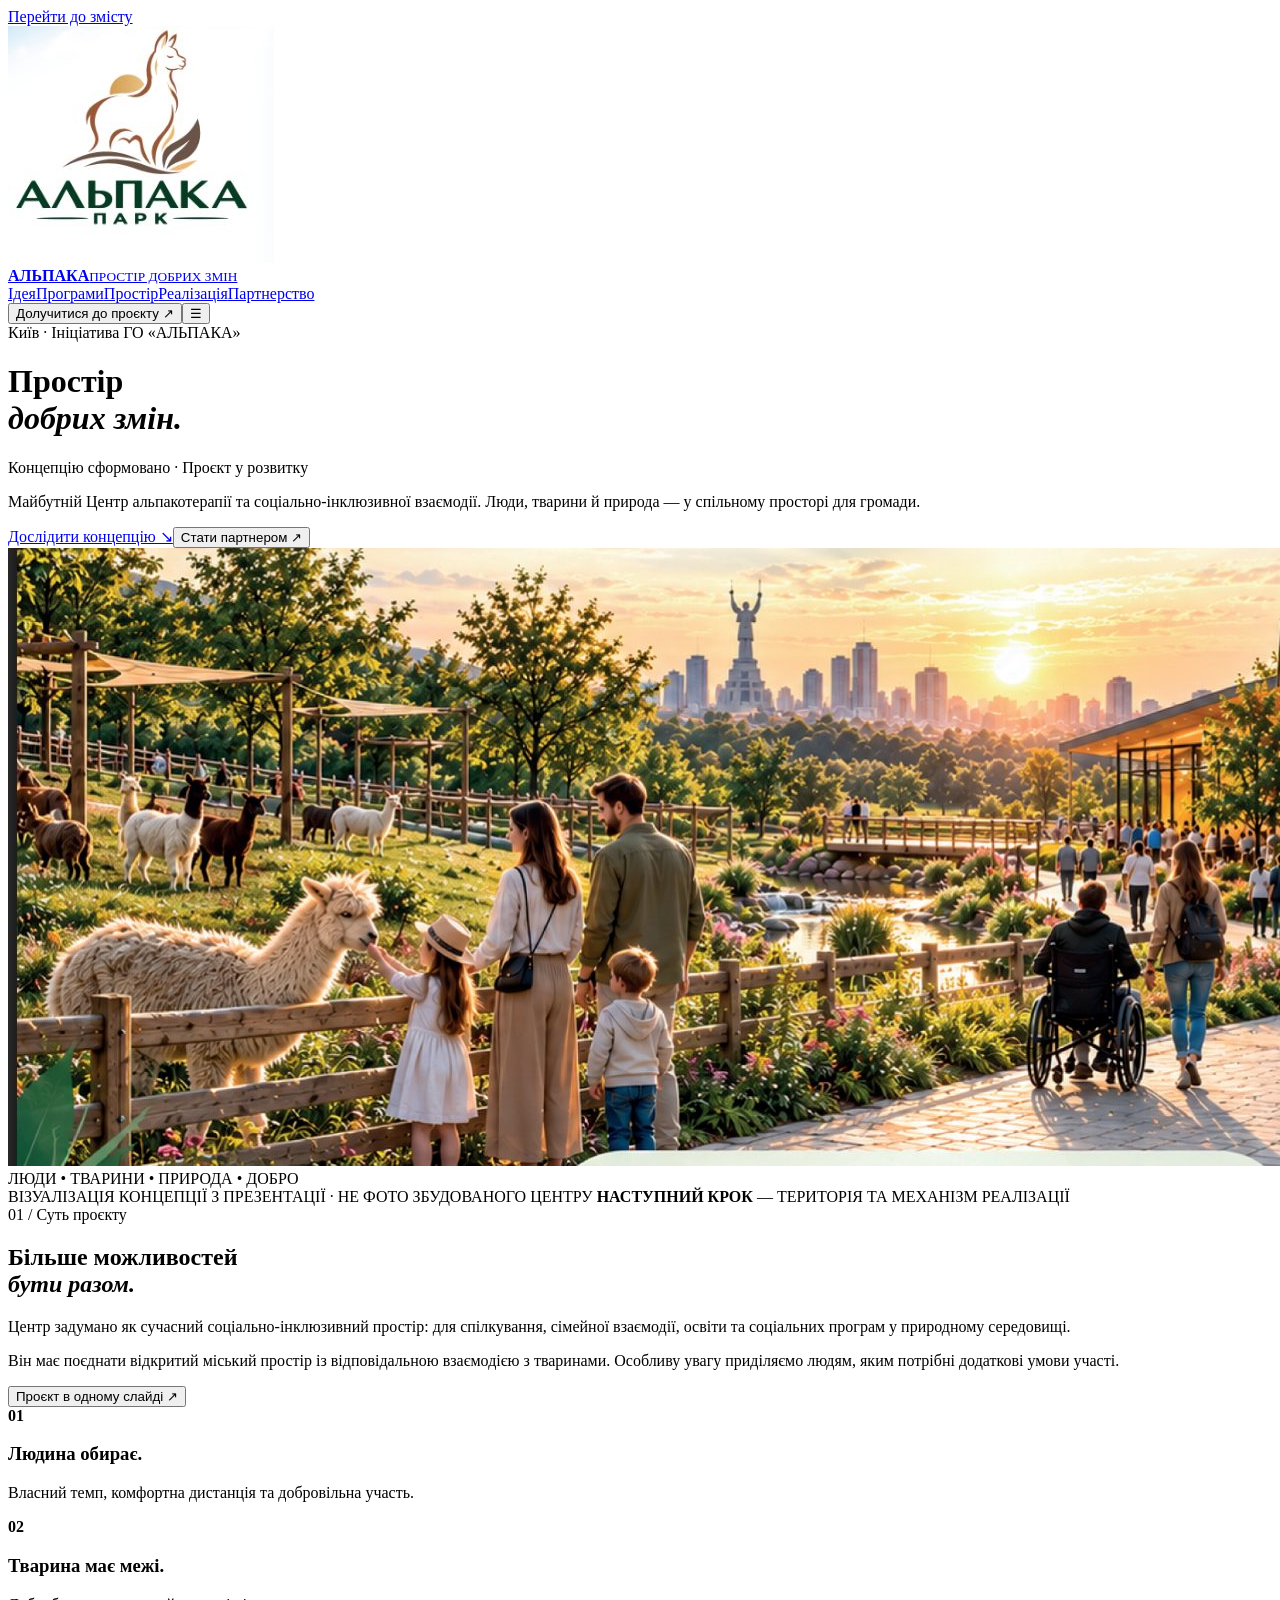
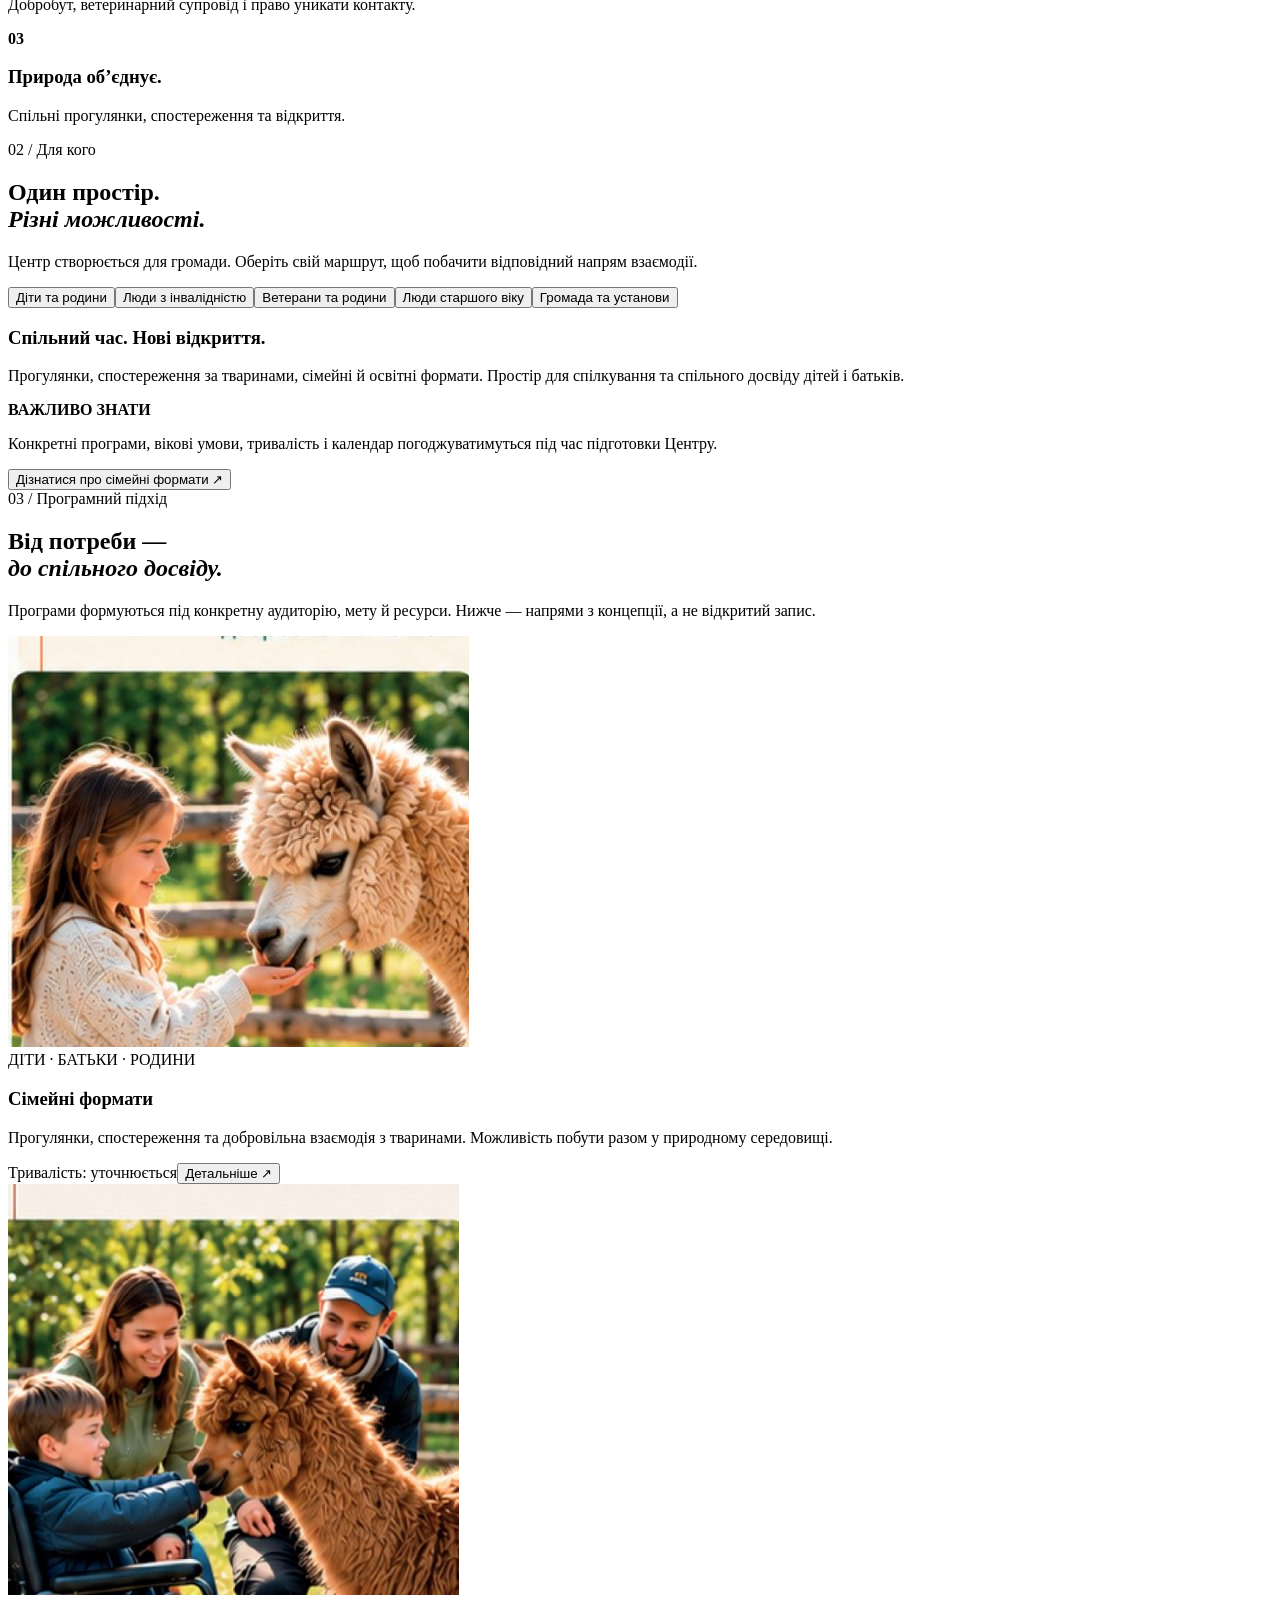
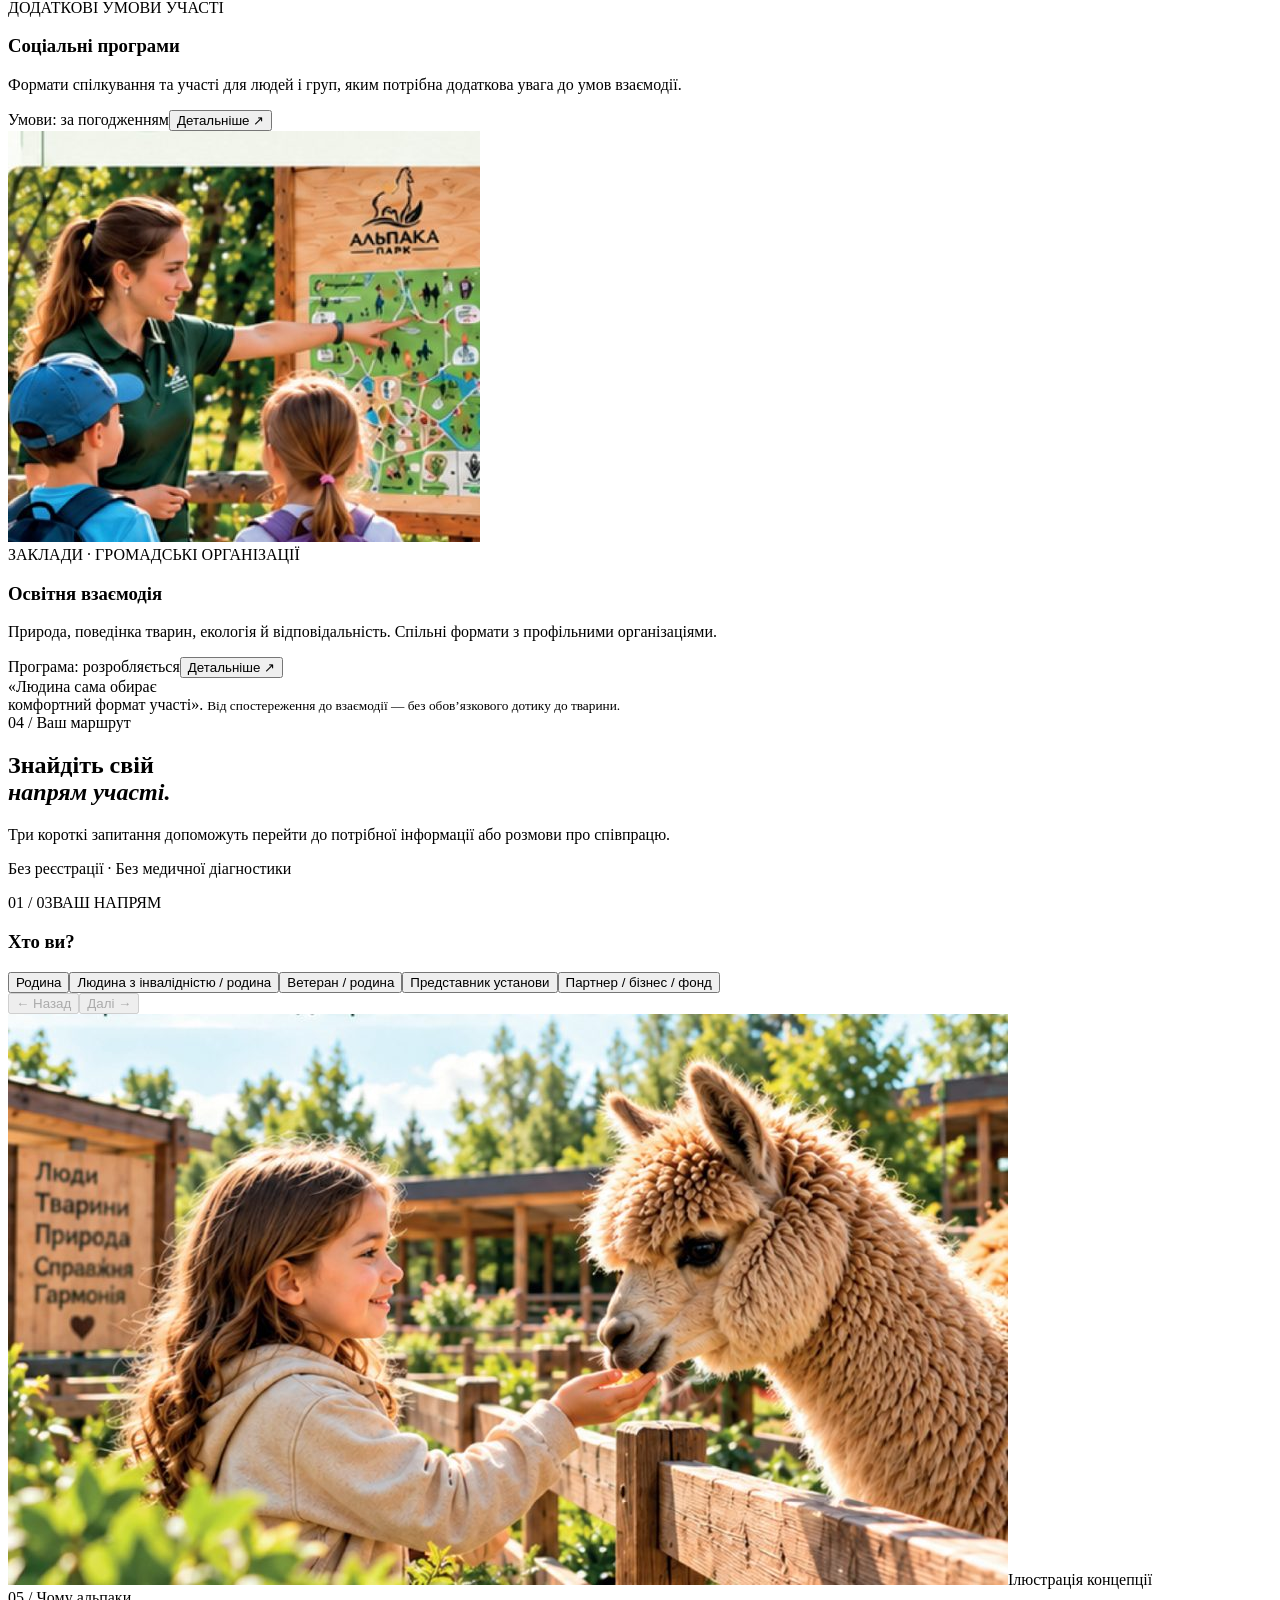
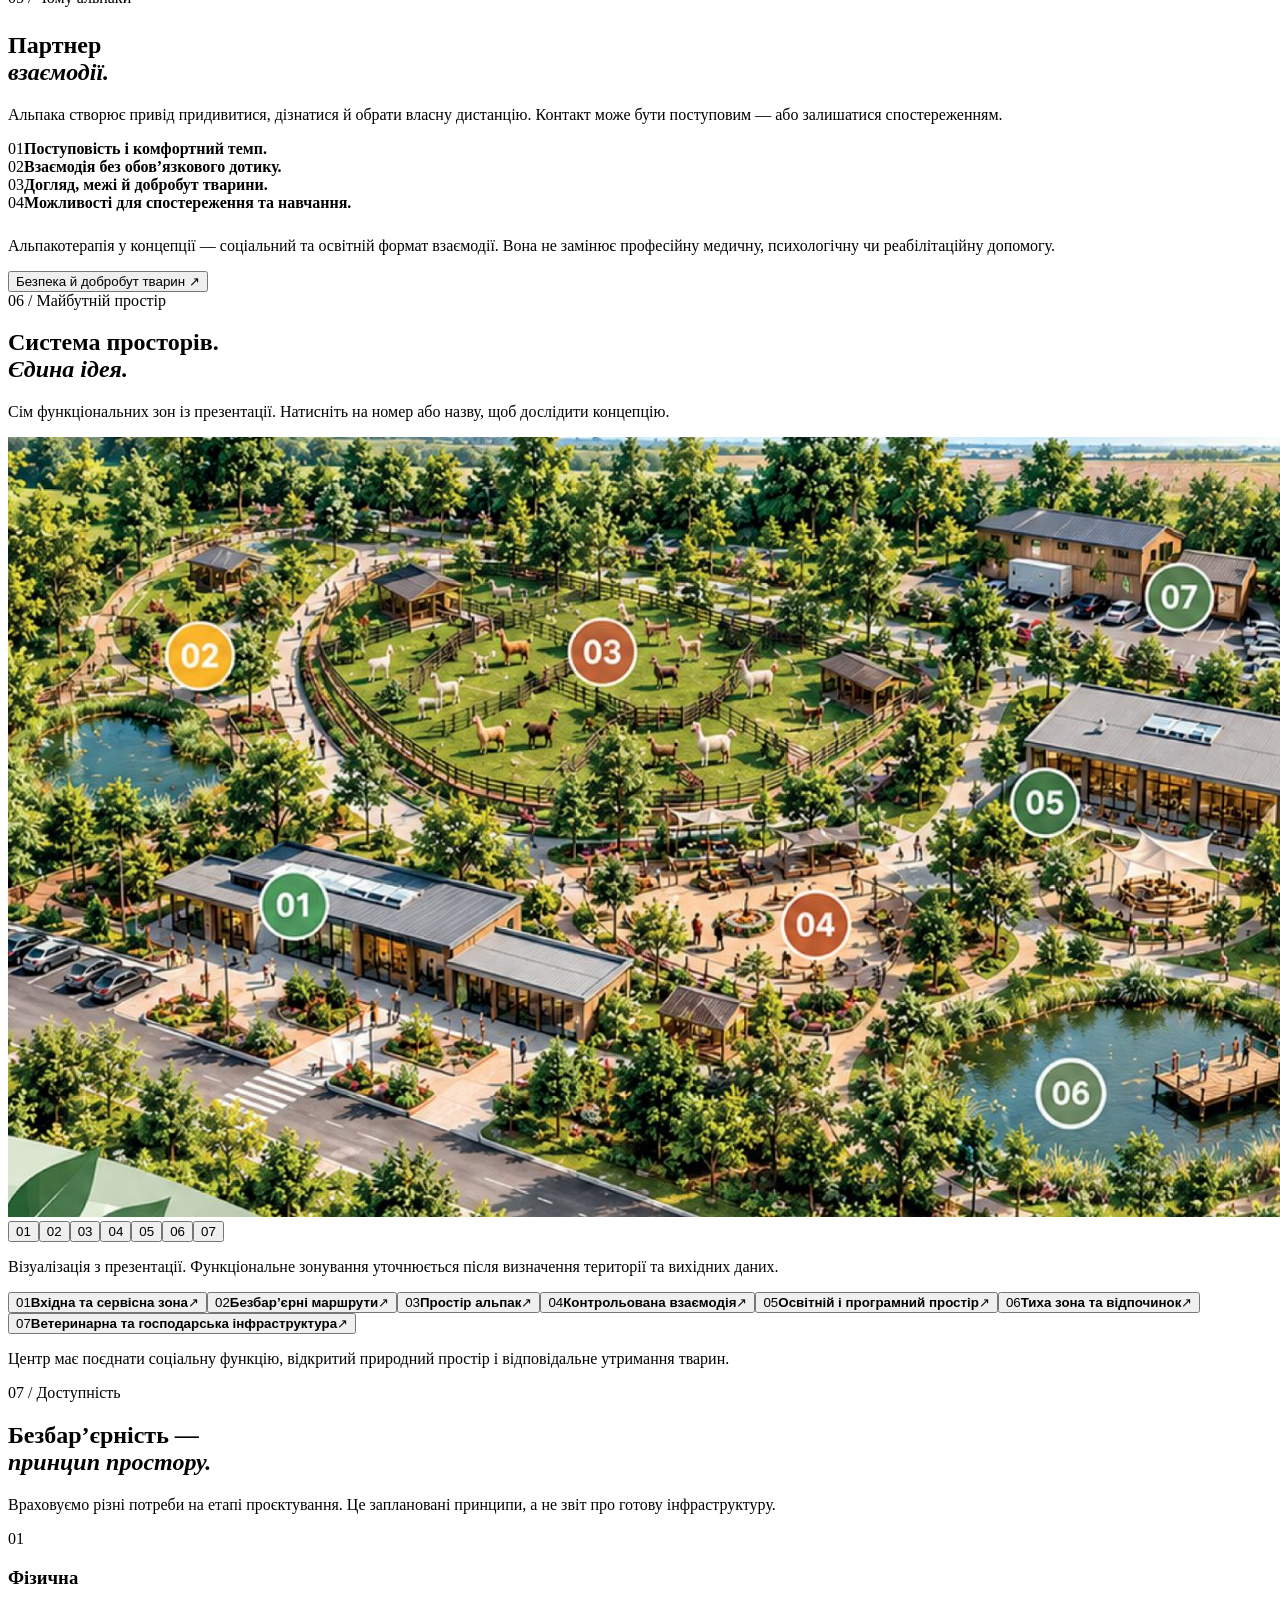
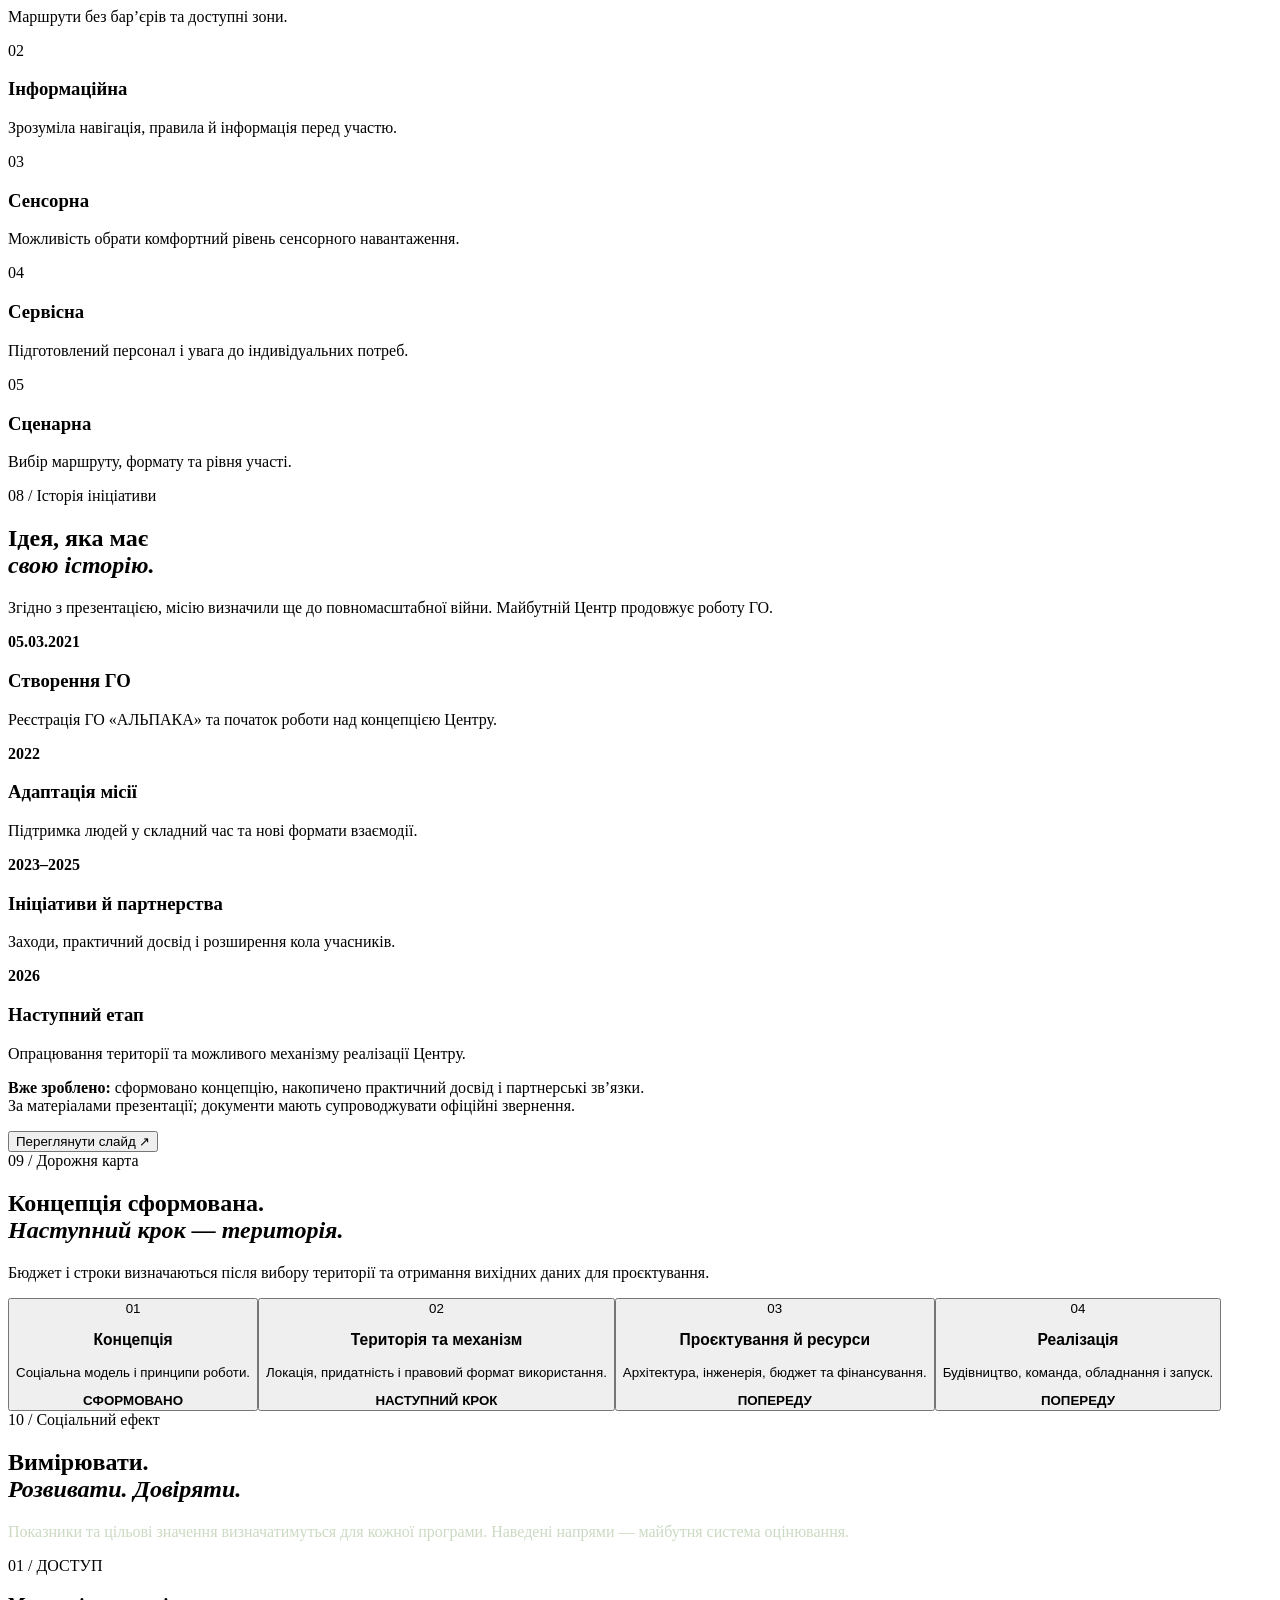
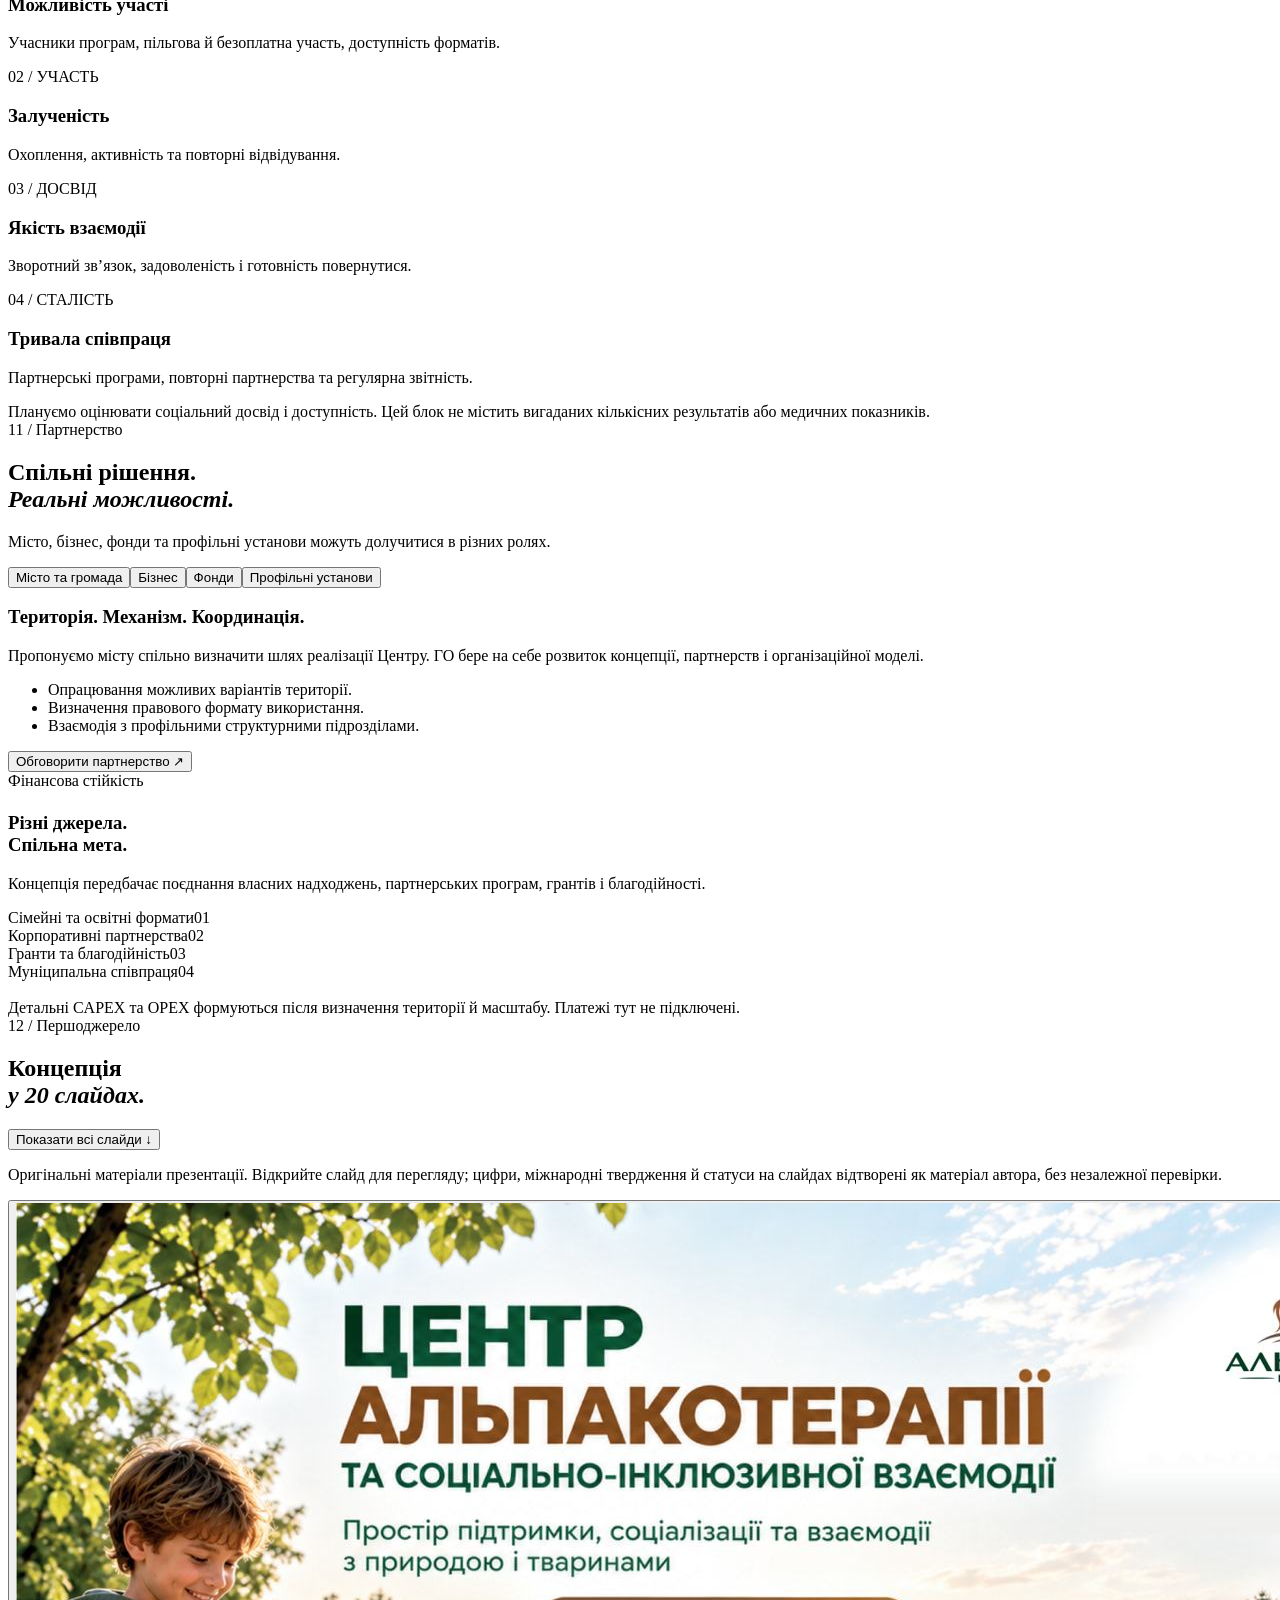
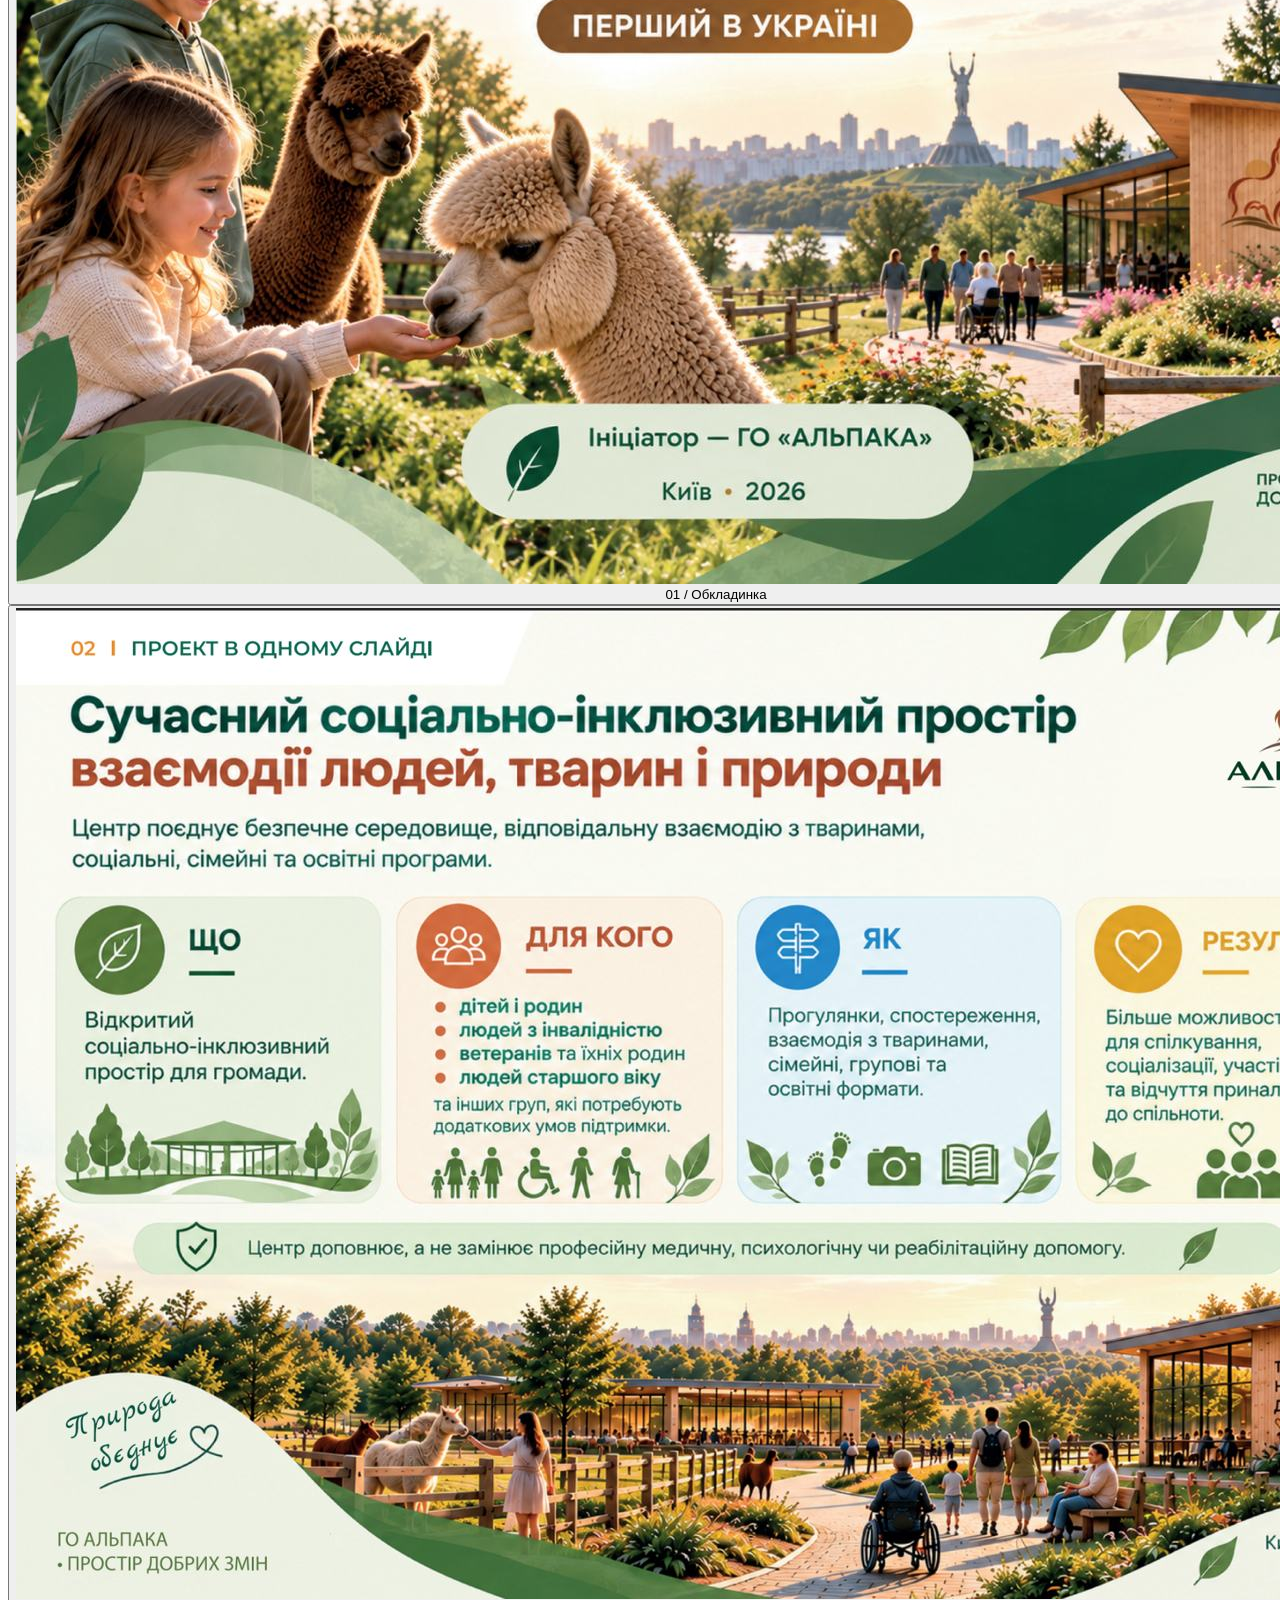
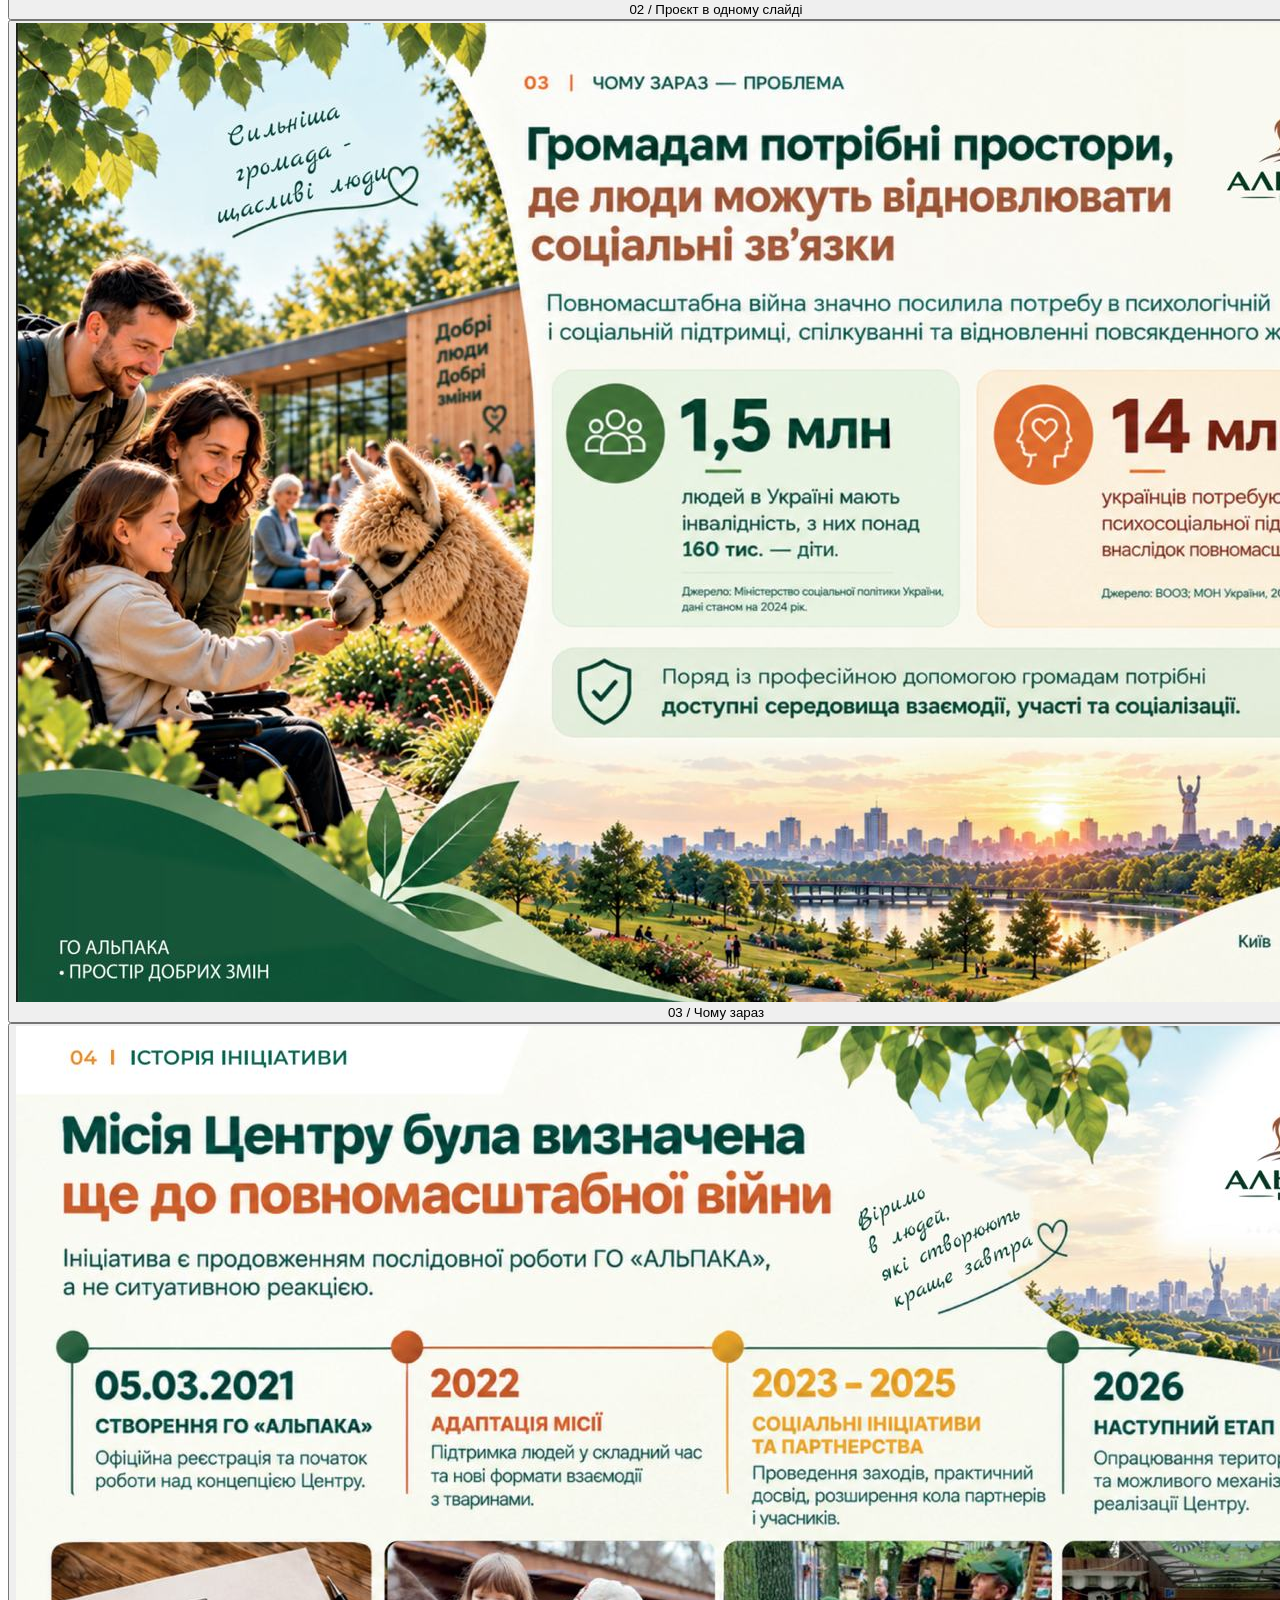
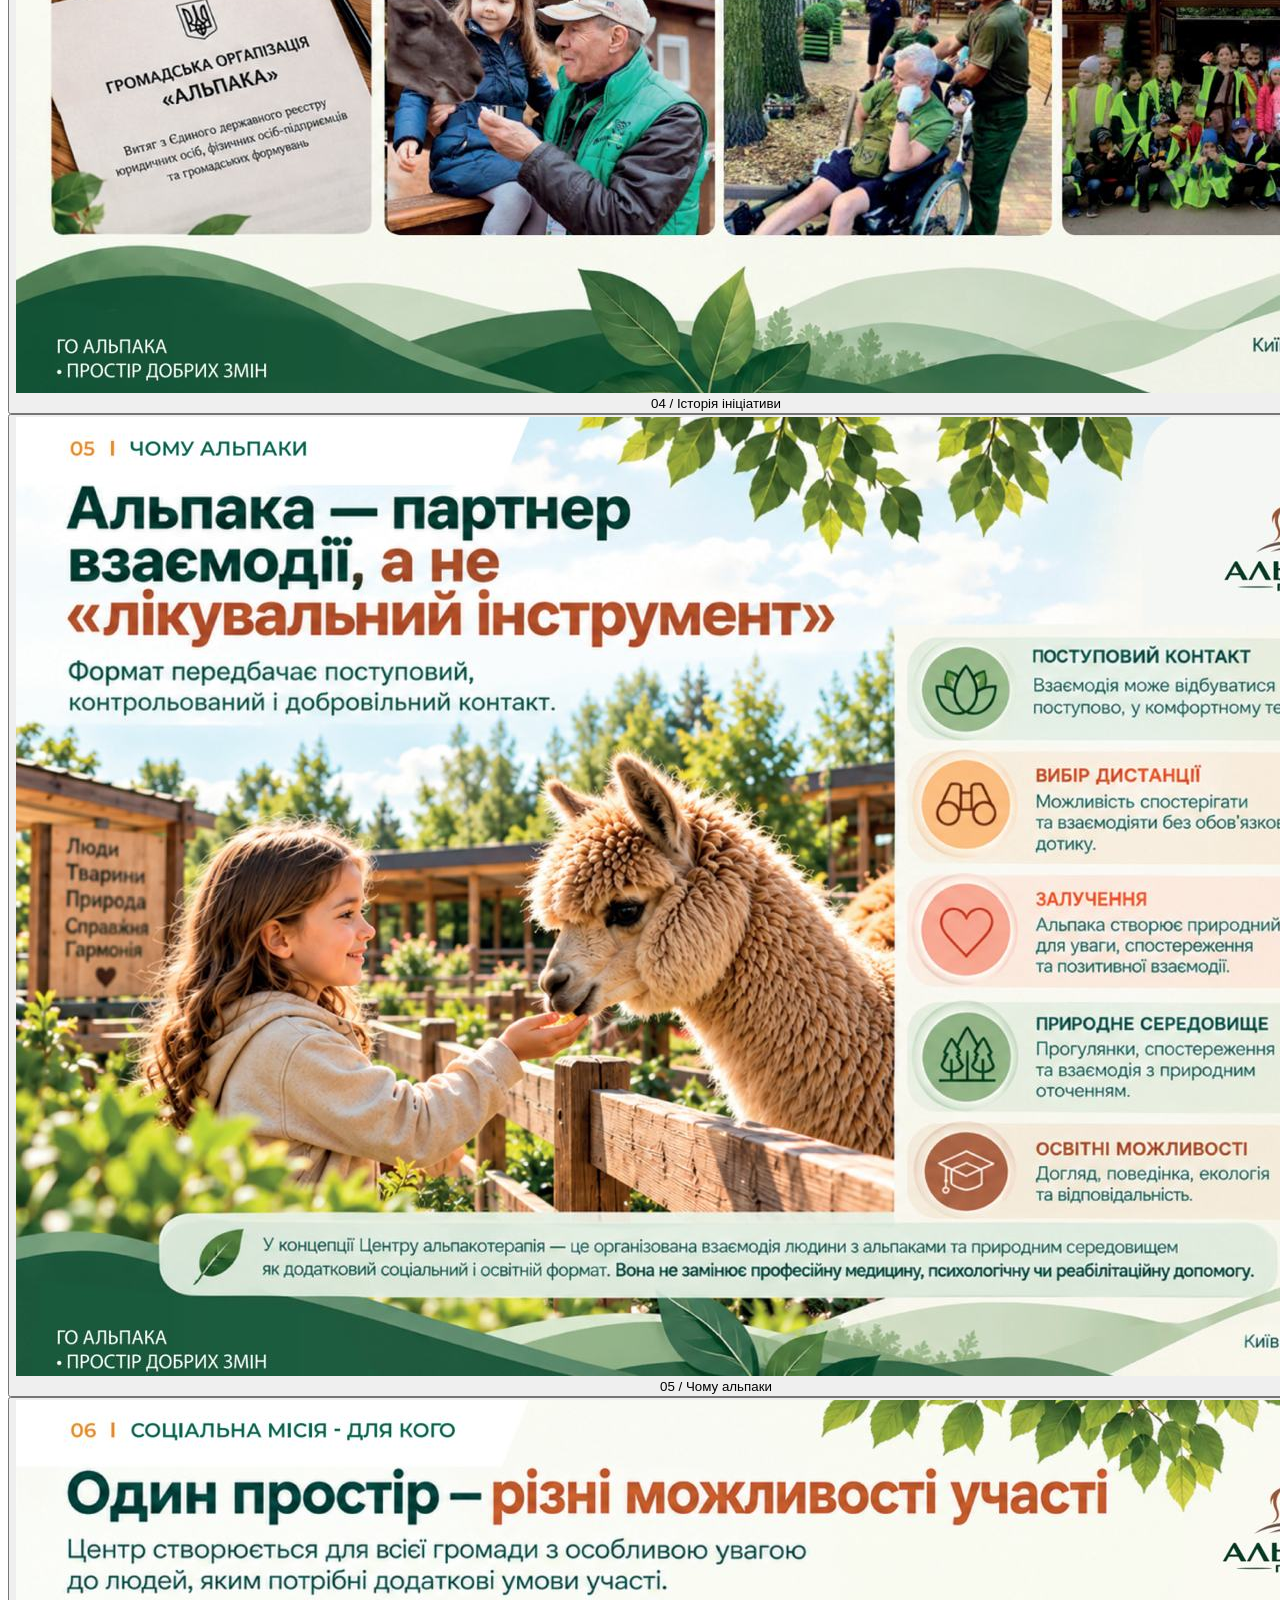
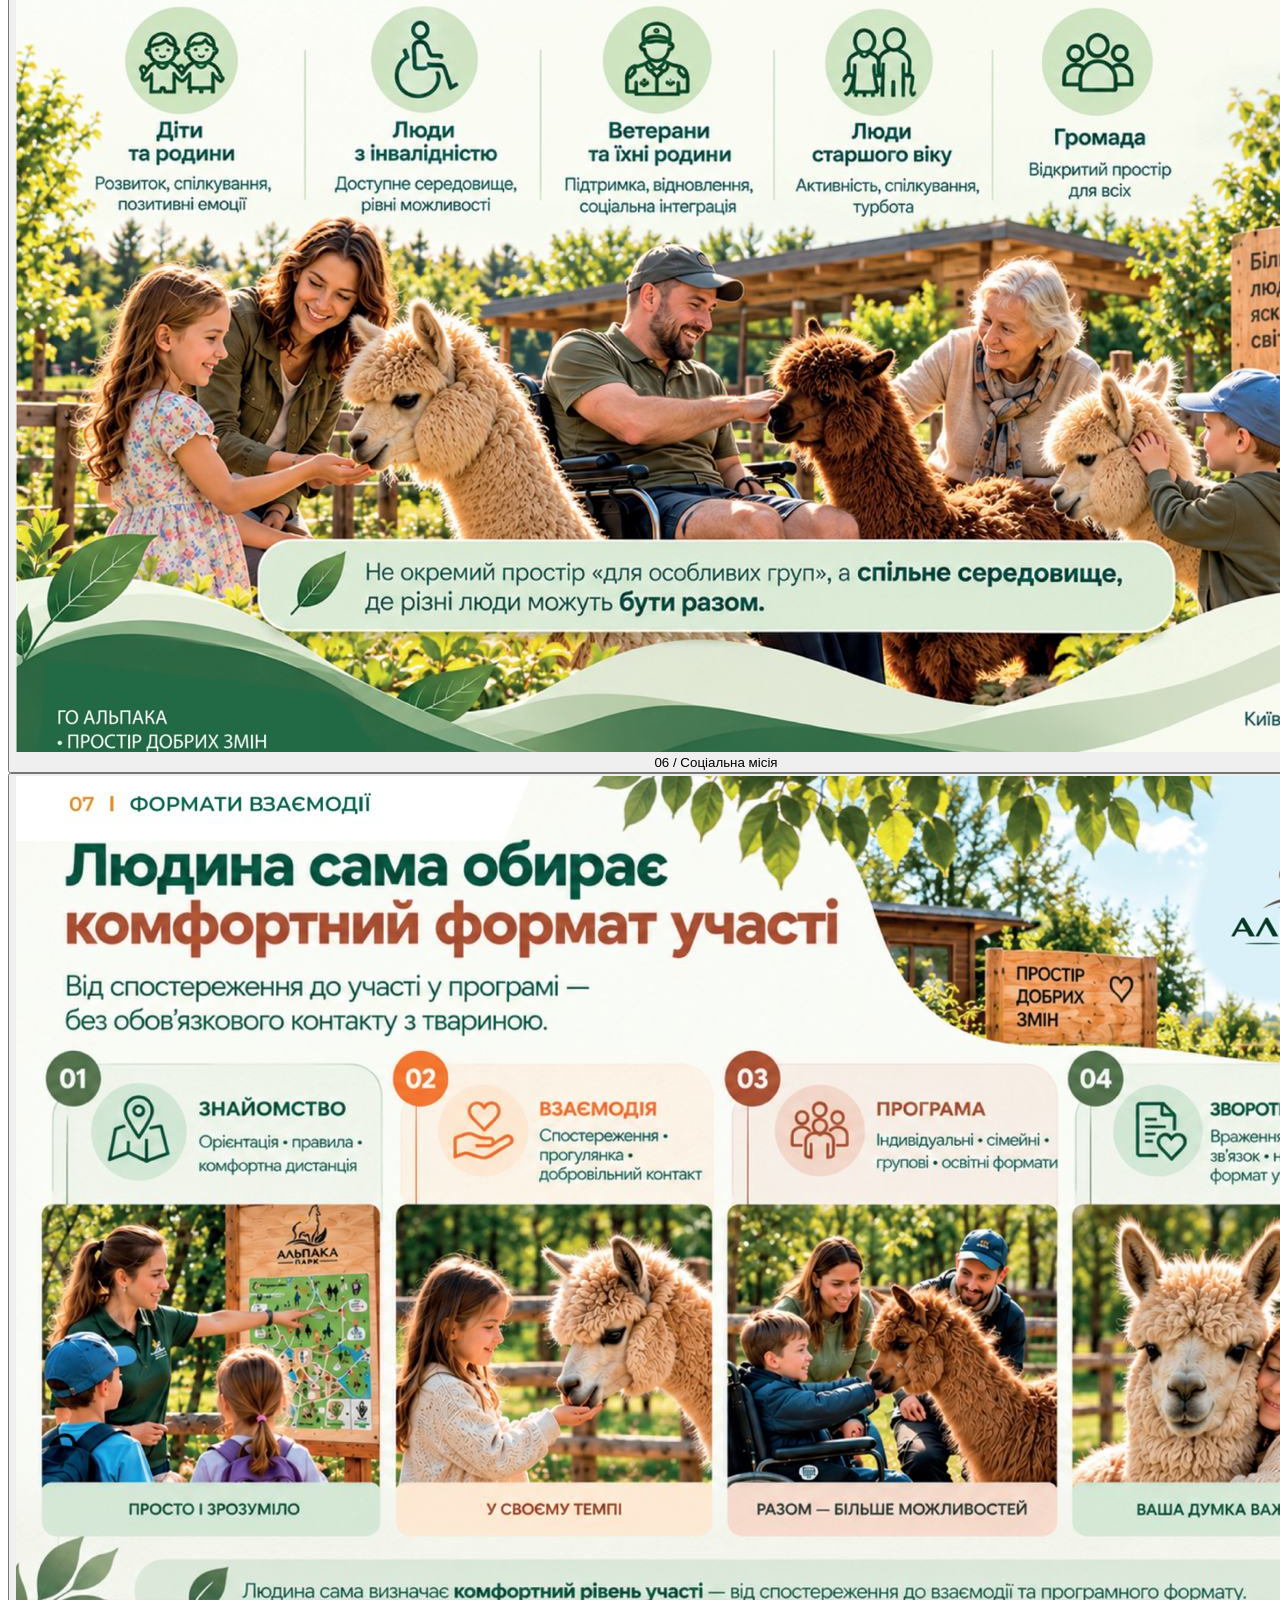
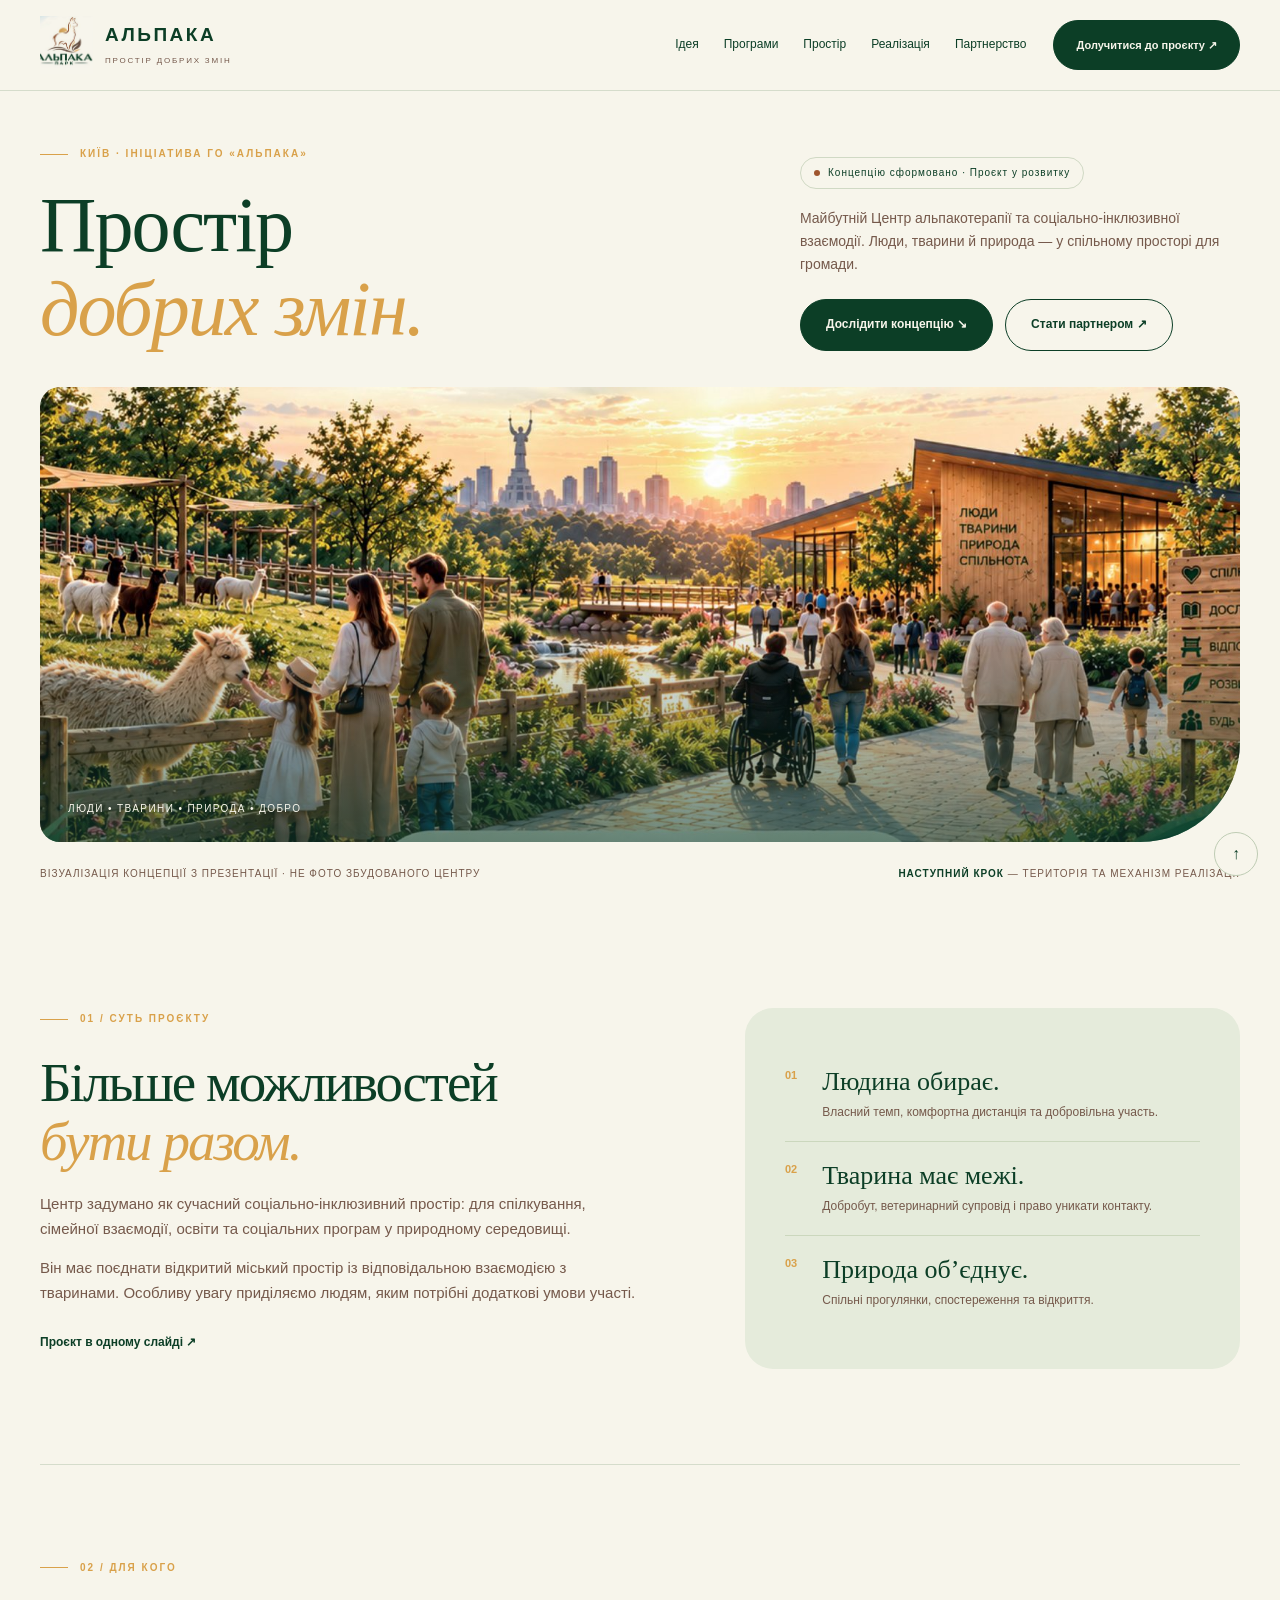
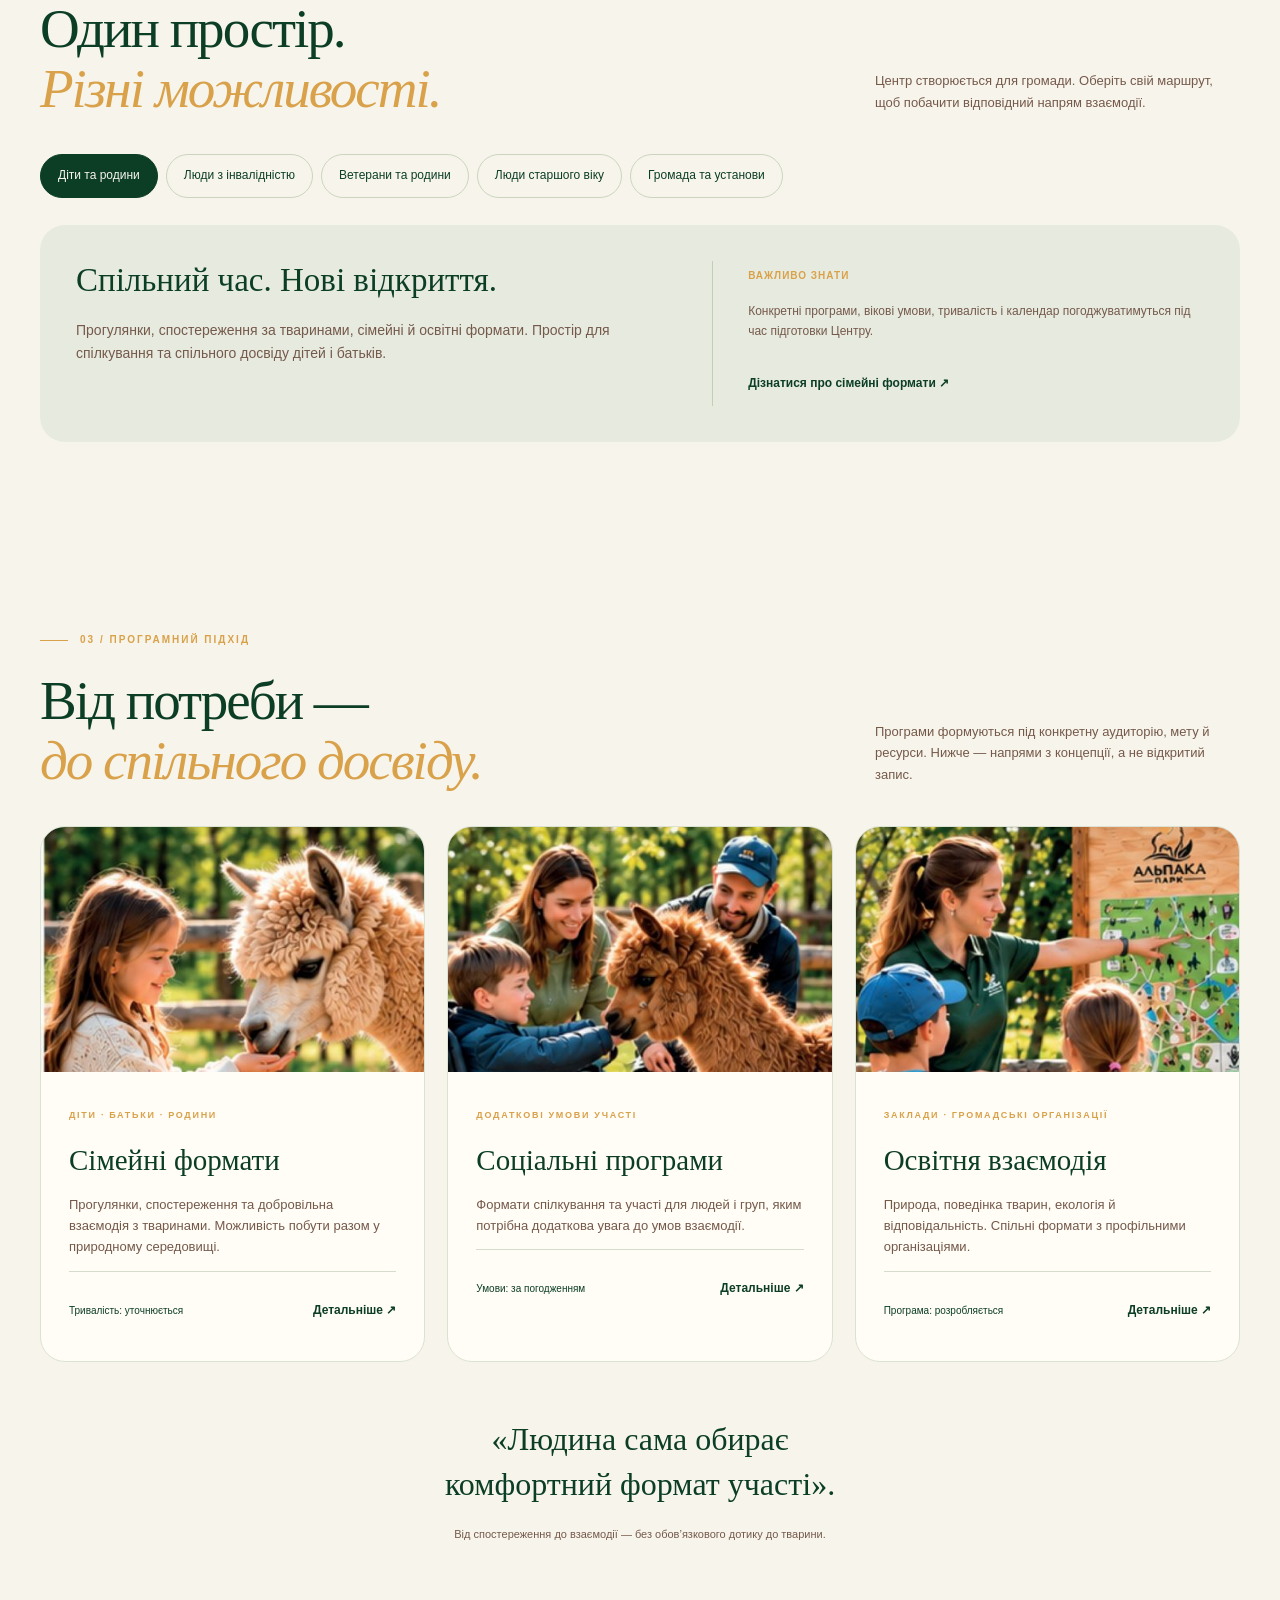
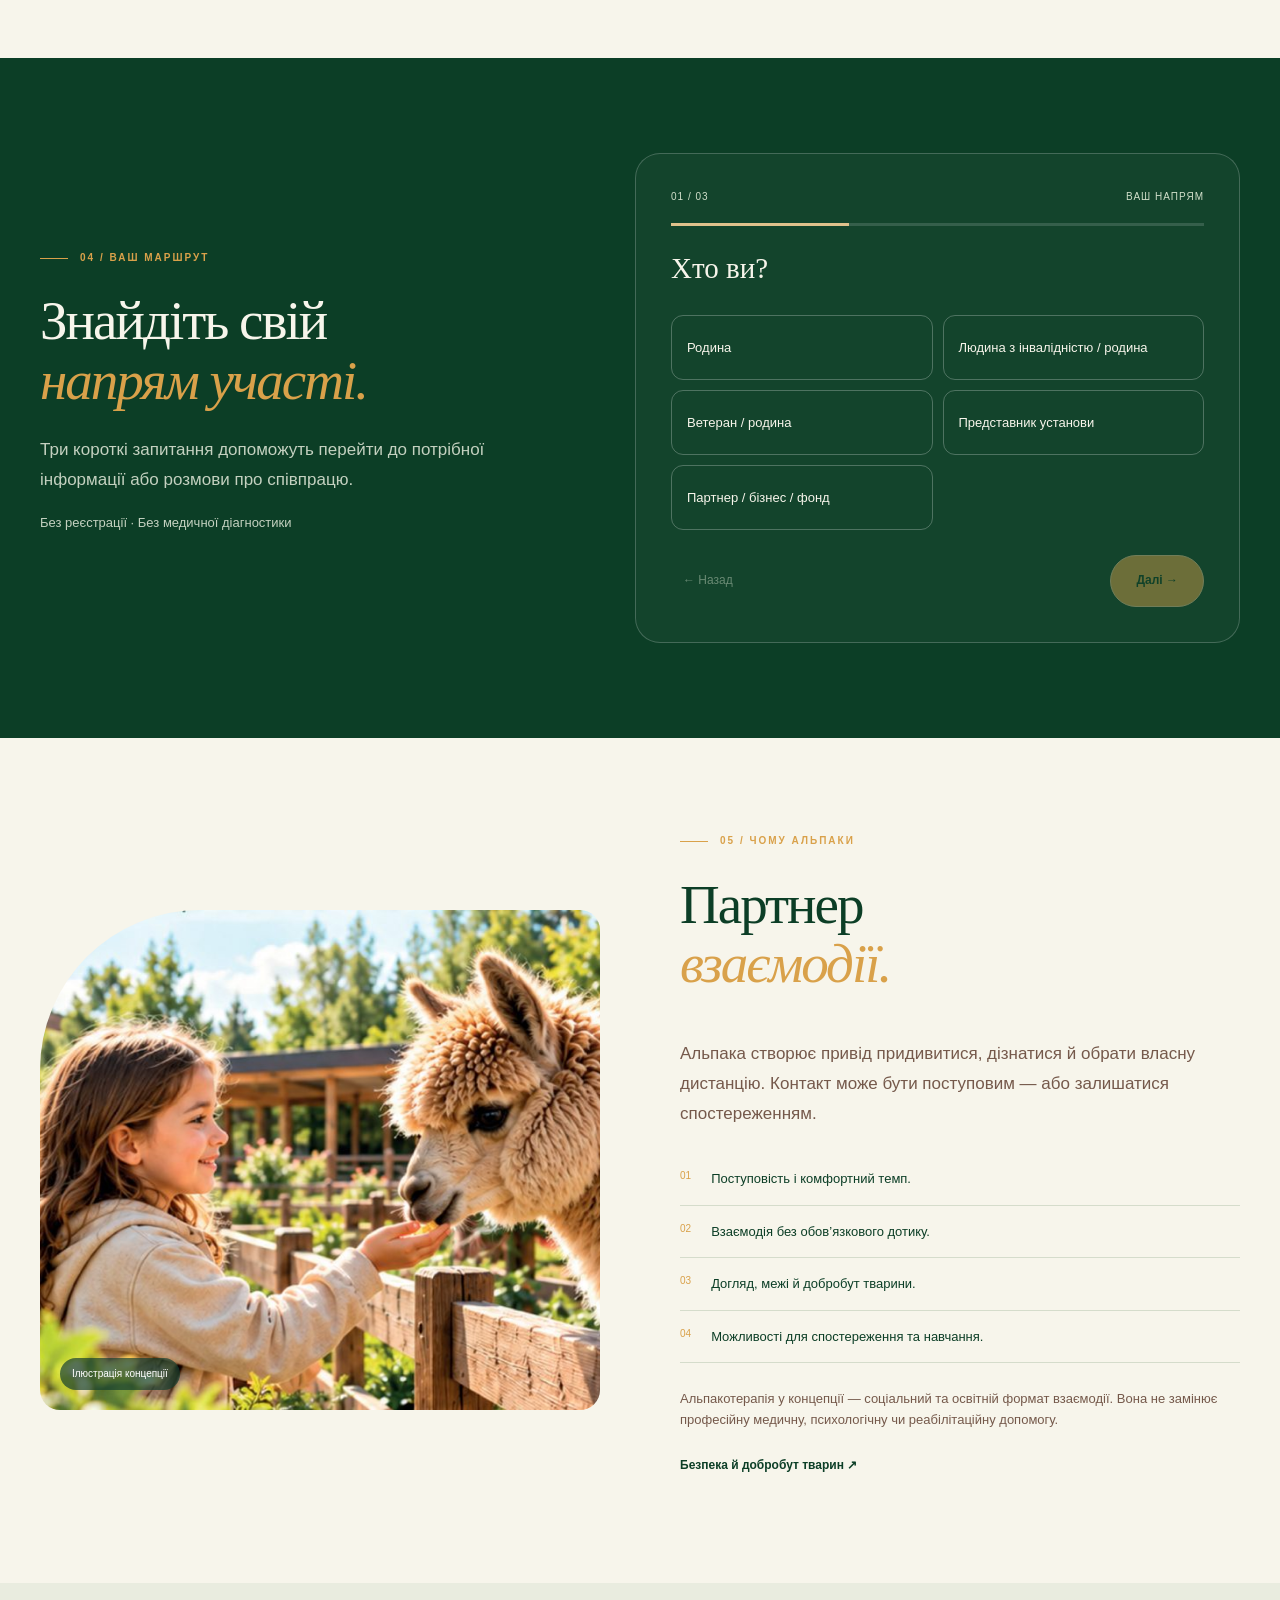
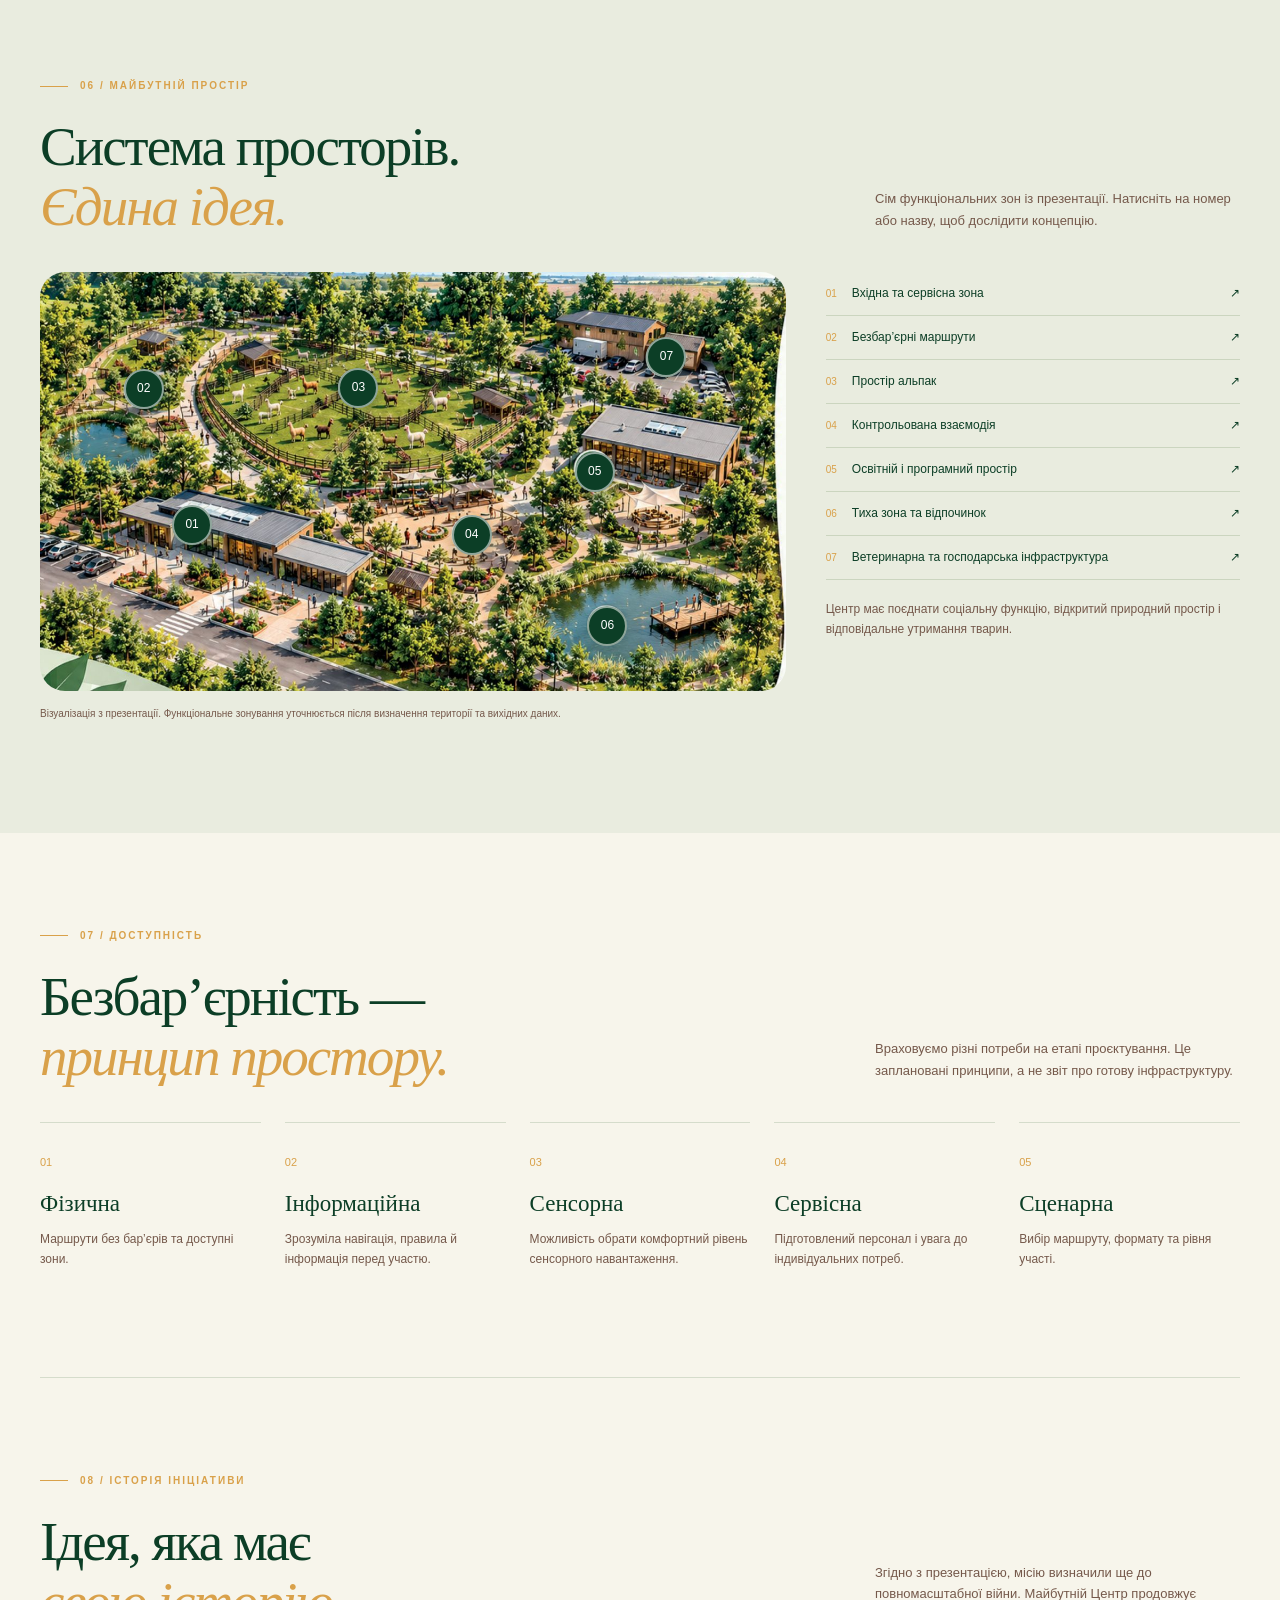
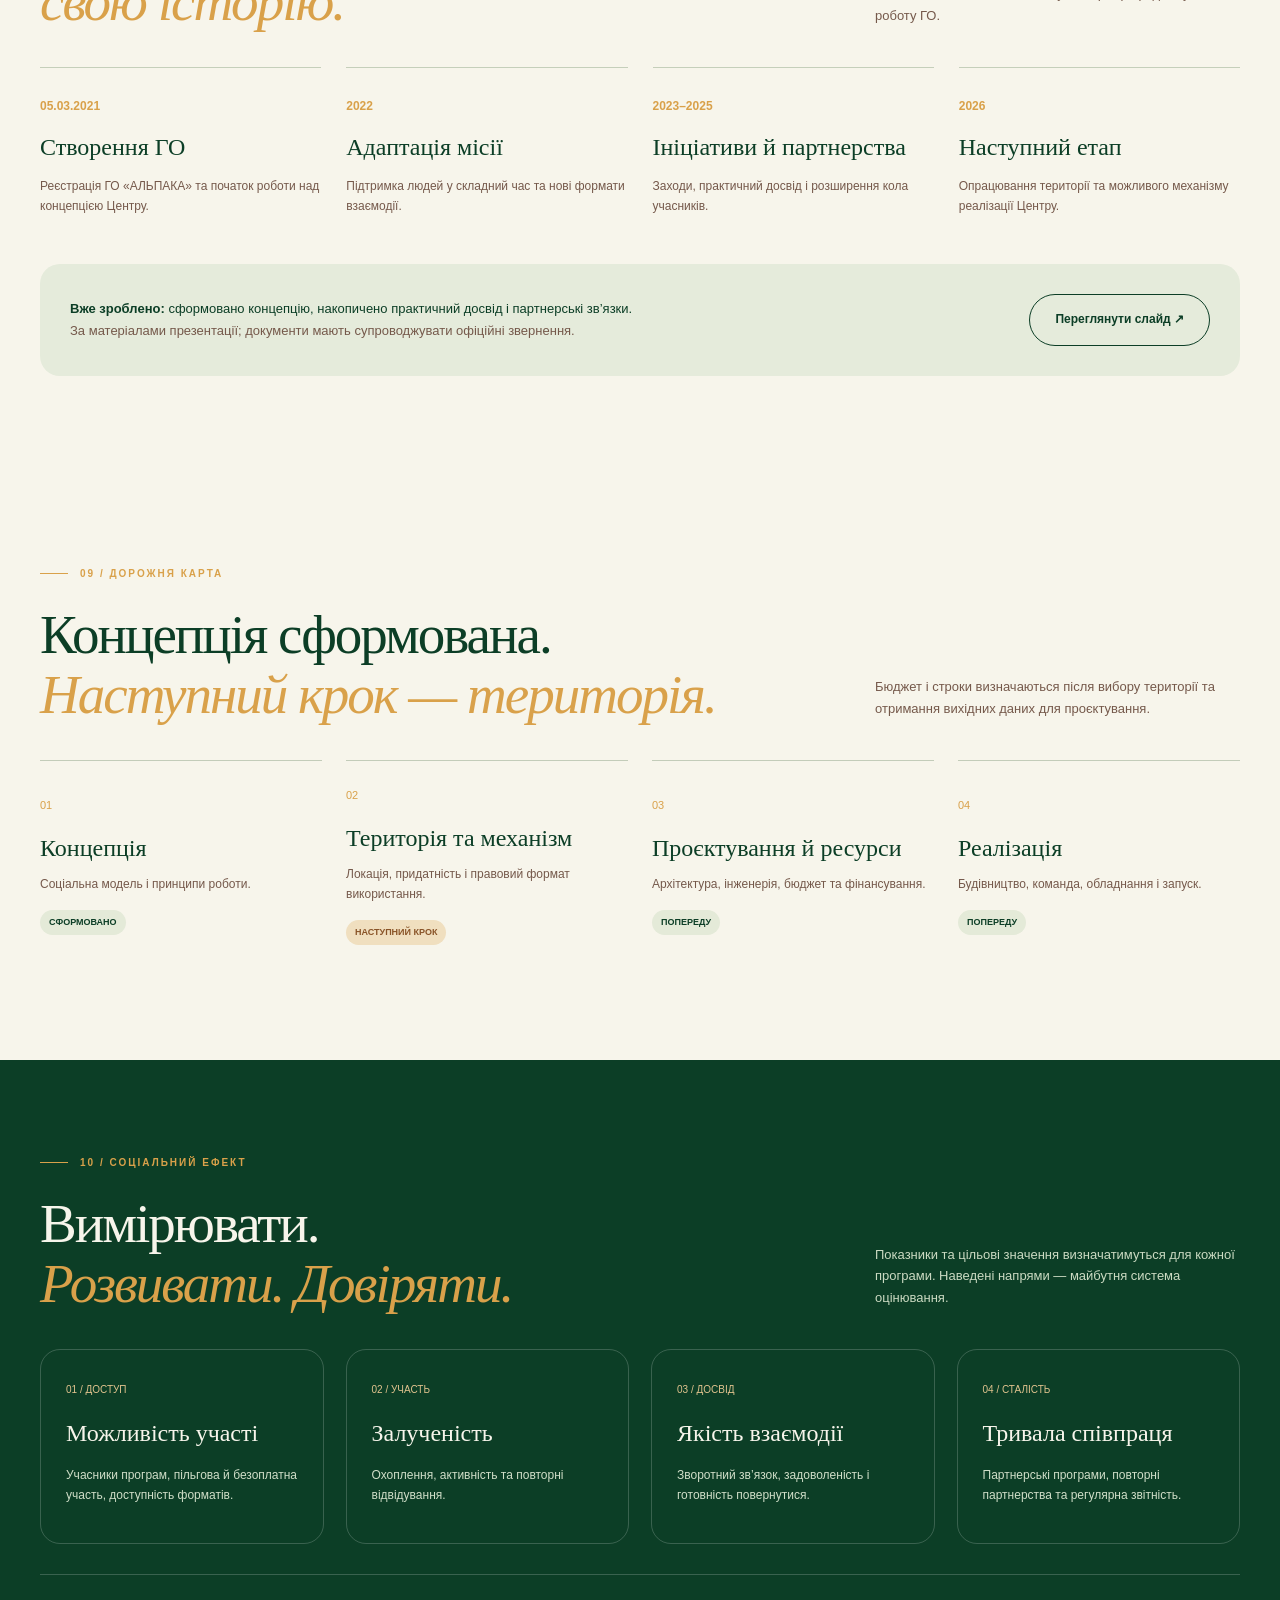
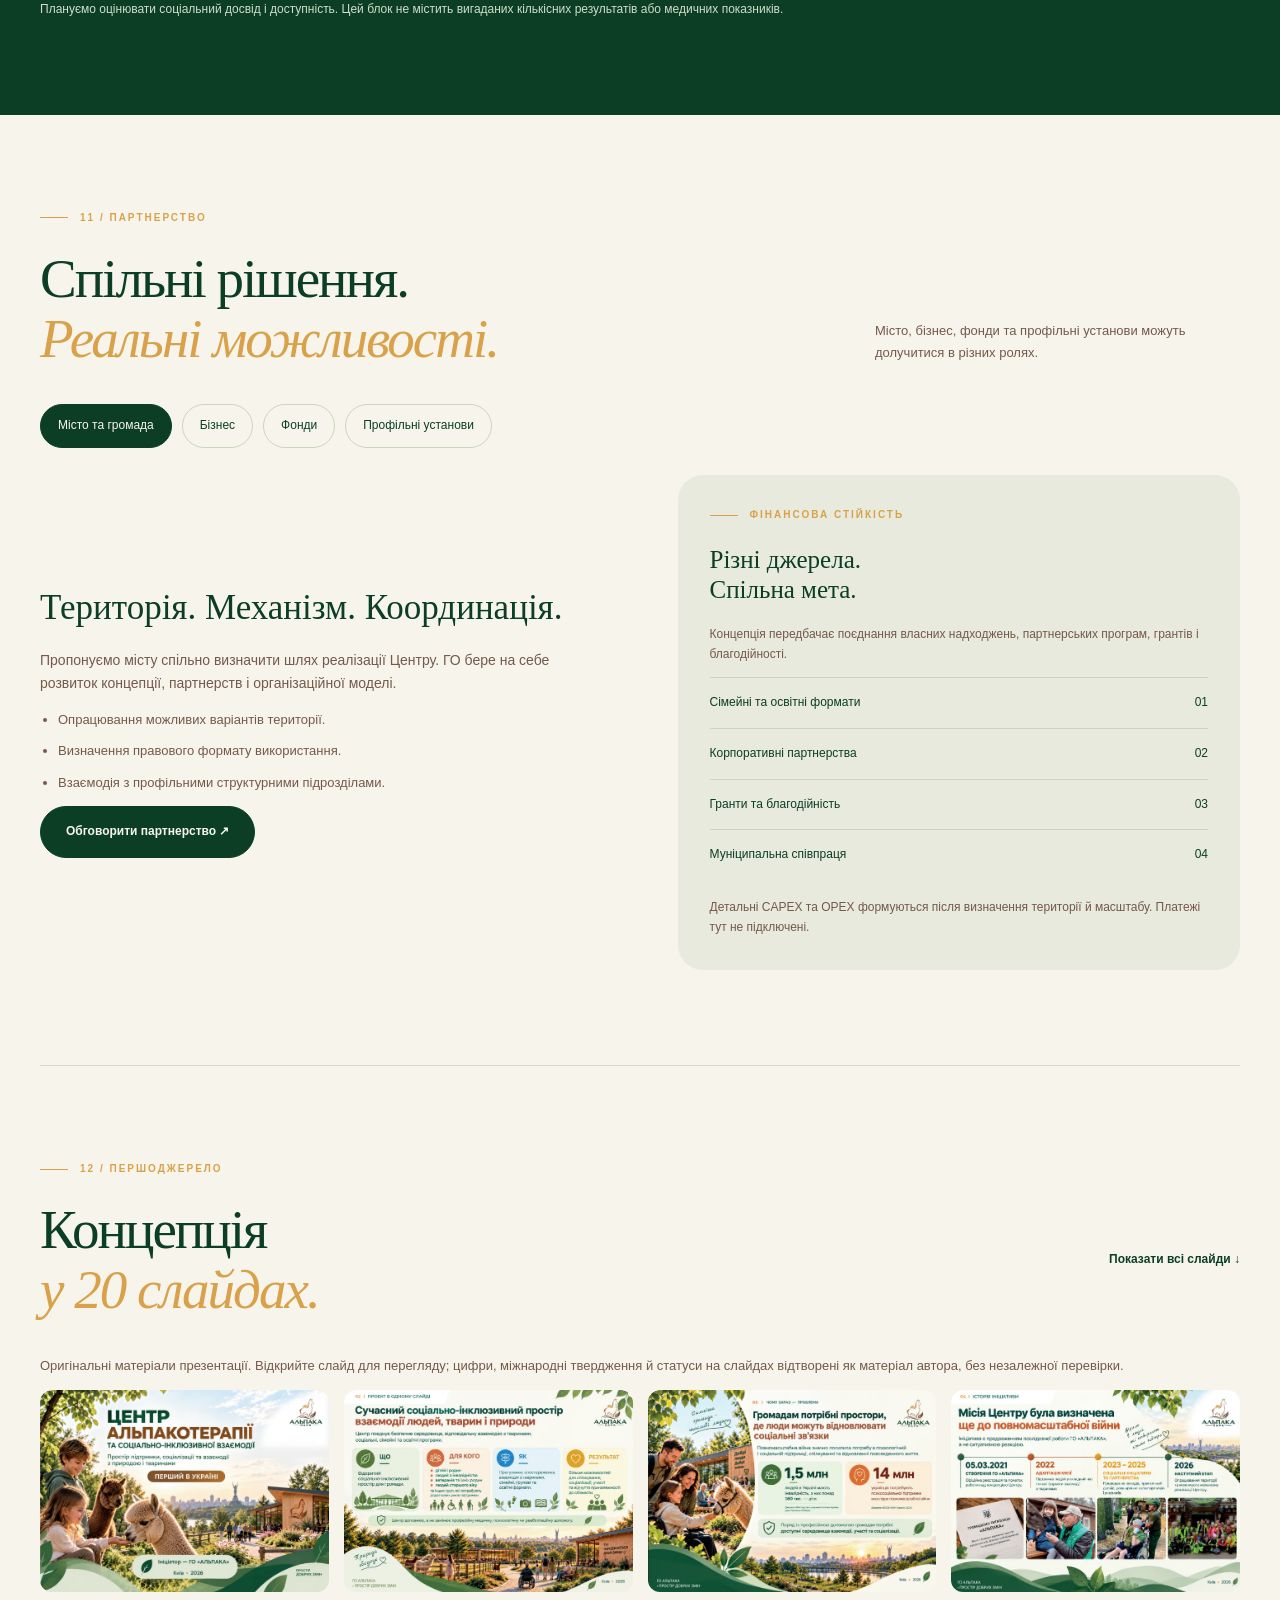
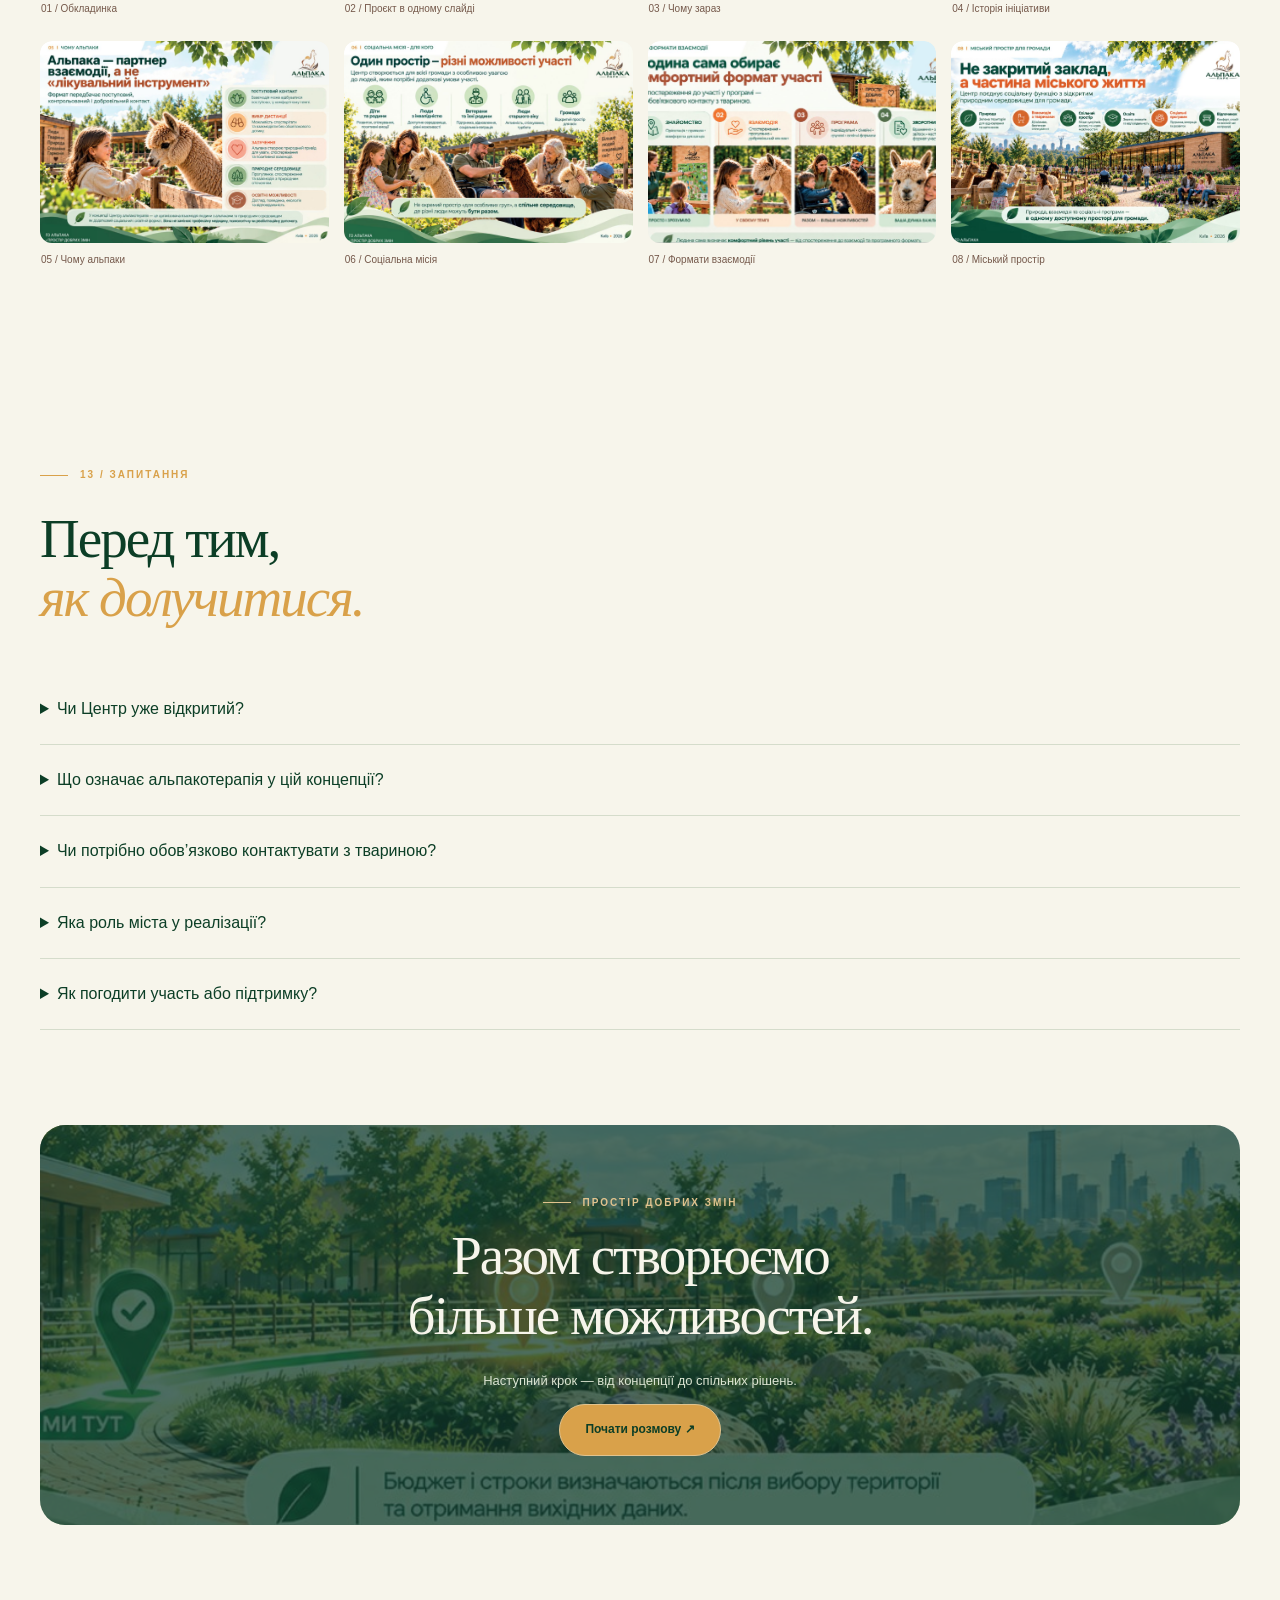
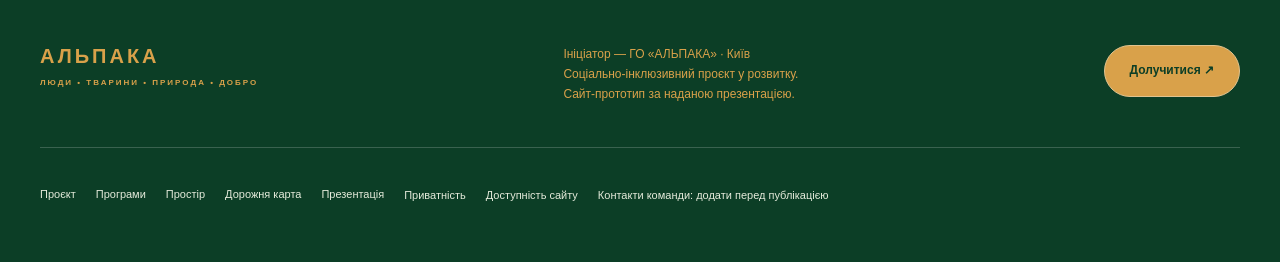
